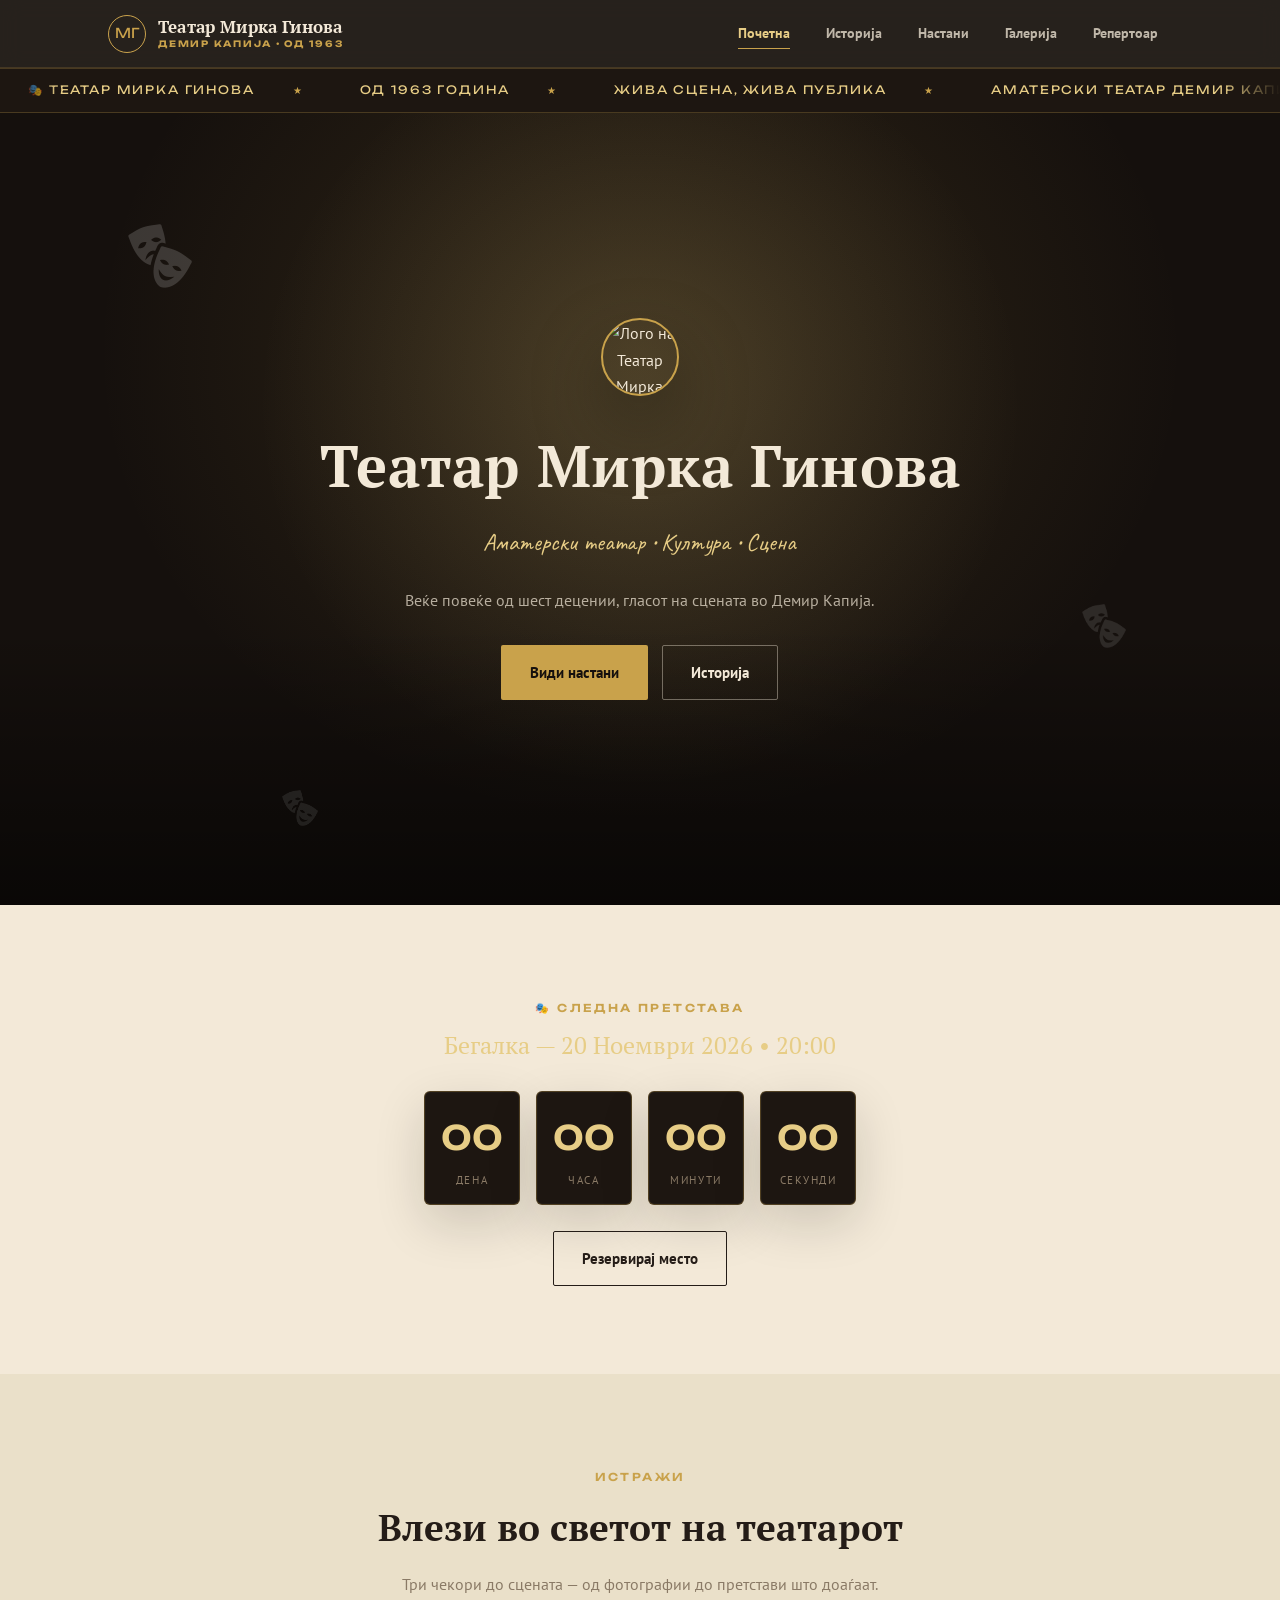
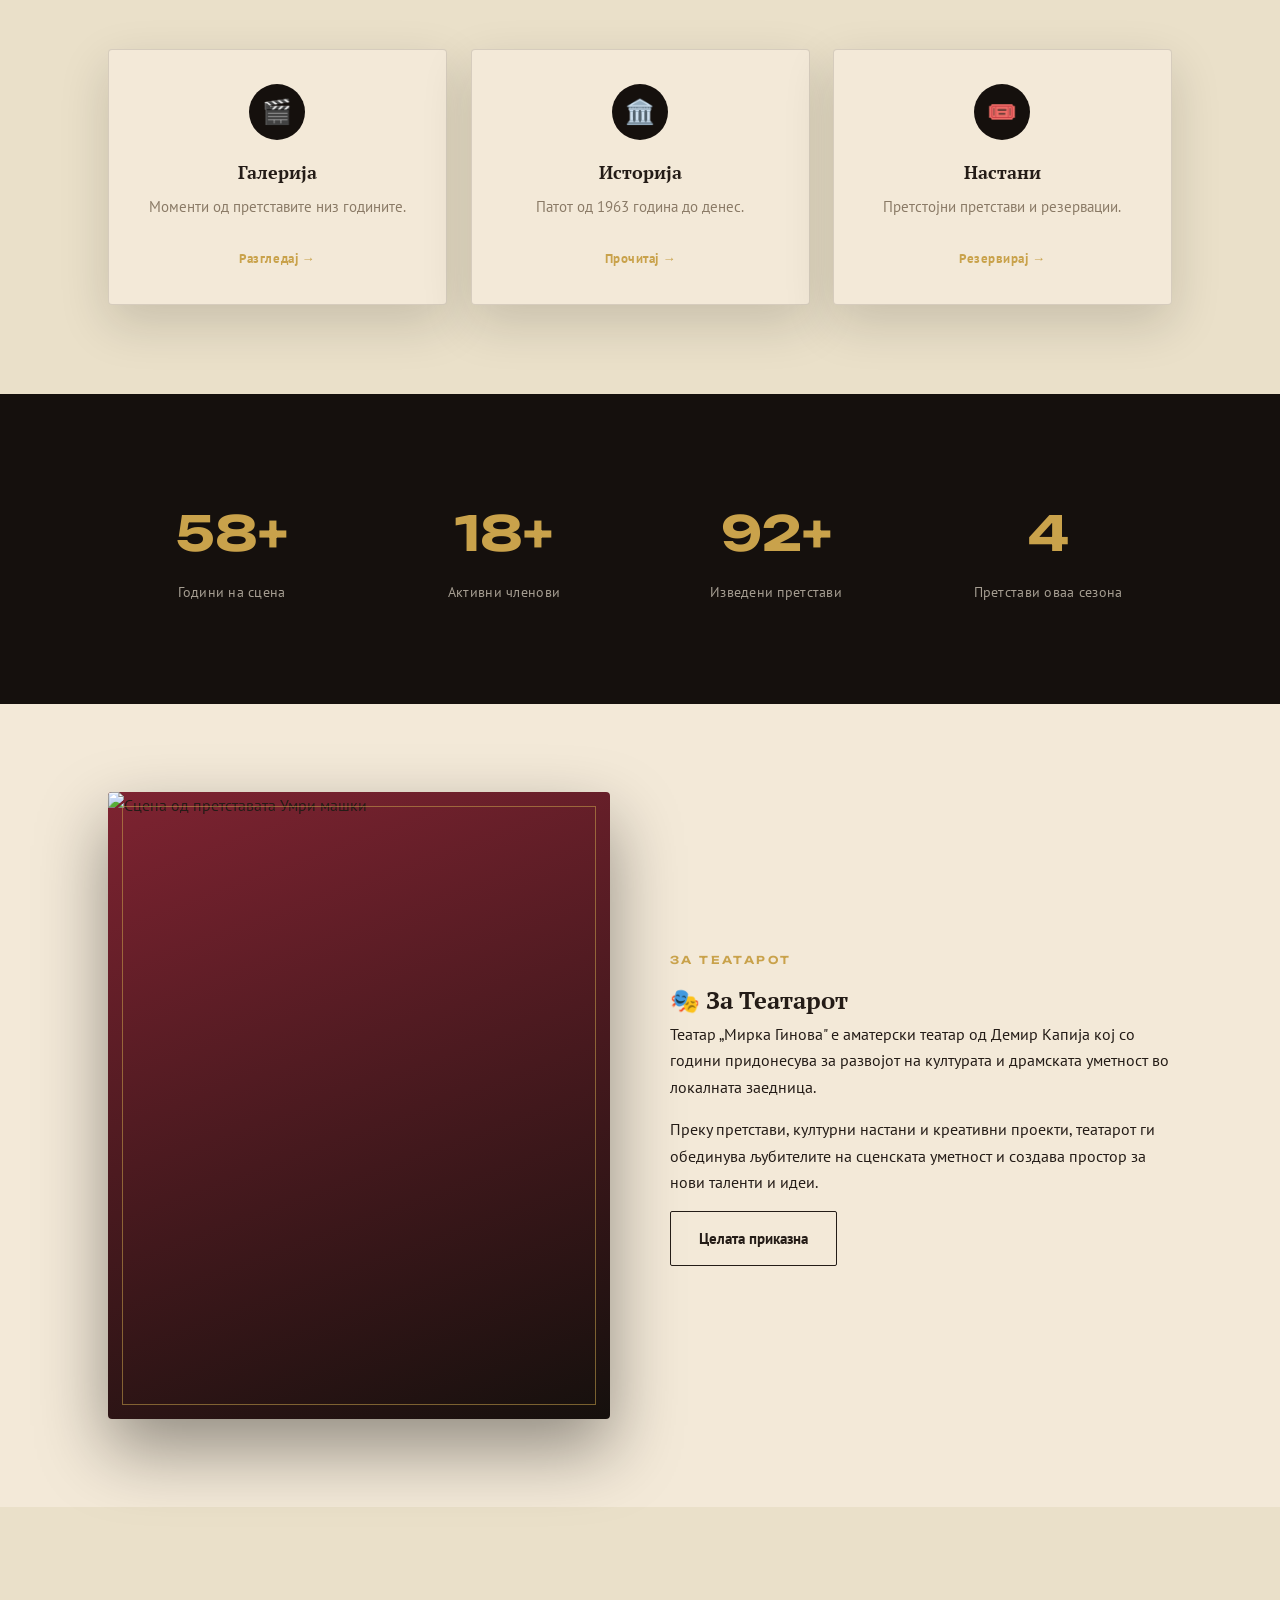
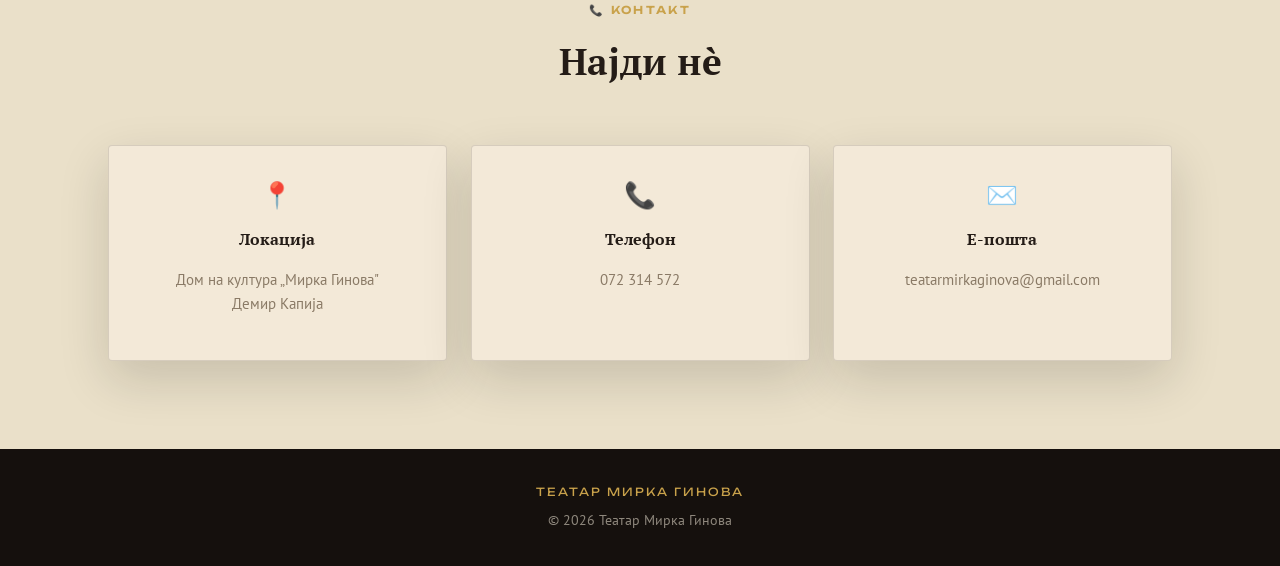
==== index.html @ 3a2a375c "Add favicon, marquee, page transitions, and more animation" ====
<!DOCTYPE html>
<html lang="mk">
<head>
<meta charset="UTF-8">
<meta name="viewport" content="width=device-width, initial-scale=1.0">
<title>Театар Мирка Гинова | Официјален вебсајт</title>
<meta name="description" content="Официјален вебсајт на Театар Мирка Гинова. Настани, историја, галерија и културни активности.">
<link rel="icon" type="image/png" sizes="512x512" href="favicon-512.png">
<link rel="icon" type="image/png" sizes="192x192" href="favicon-192.png">
<link rel="icon" type="image/png" sizes="32x32" href="favicon-32.png">
<link rel="icon" type="image/png" sizes="16x16" href="favicon-16.png">
<link rel="apple-touch-icon" href="favicon-180.png">
<link rel="icon" href="favicon.ico">
<link rel="stylesheet" href="style.css">
</head>
<body>
<div class="scroll-progress"></div>
<div class="page-transition"><div class="pt-panel pt-left"></div><div class="pt-panel pt-right"></div></div>

<header class="site-header">
  <div class="nav-wrap">
    <a class="brand" href="index.html">
      <span class="brand-mark">МГ</span>
      <span class="brand-name">Театар Мирка Гинова<small>Демир Капија • од 1963</small></span>
    </a>
    <button class="nav-toggle" aria-label="Мени"><span></span><span></span><span></span></button>
    <ul class="nav-links">
      <li><a href="index.html">Почетна</a></li>
      <li><a href="history.html">Историја</a></li>
      <li><a href="events.html">Настани</a></li>
      <li><a href="gallery.html">Галерија</a></li>
      <li><a href="repertoire.html">Репертоар</a></li>
    </ul>
  </div>
</header>

<div class="marquee" aria-hidden="true">
  <div class="marquee-track">
    <span>🎭 Театар Мирка Гинова</span><span>Од 1963 година</span><span>Жива сцена, жива публика</span><span>Аматерски театар Демир Капија</span>
    <span>🎭 Театар Мирка Гинова</span><span>Од 1963 година</span><span>Жива сцена, жива публика</span><span>Аматерски театар Демир Капија</span>
  </div>
</div>

<section class="hero">
  <div class="curtain curtain-left"></div>
  <div class="curtain curtain-right"></div>
  <div class="spotlight"></div>
  <img class="float-mask m1" src="mask-icon-white.png" alt="" style="width:64px; top:14%; left:10%;">
  <img class="float-mask m2" src="mask-icon-white.png" alt="" style="width:44px; top:62%; right:12%;">
  <img class="float-mask m3" src="mask-icon-white.png" alt="" style="width:36px; bottom:10%; left:22%;">
  <div class="hero-floor"></div>
  <div class="hero-content">
    <img class="hero-logo" src="https://encrypted-tbn0.gstatic.com/images?q=tbn:ANd9GcRPy3yxMBMo8drAe4vYuM9fNyiMT8QwUuF4Uw&s" alt="Лого на Театар Мирка Гинова">
    <h1>Театар Мирка Гинова</h1>
    <p class="tagline">Аматерски театар • Култура • Сцена</p>
    <p class="subline">Веќе повеќе од шест децении, гласот на сцената во Демир Капија.</p>
    <div class="hero-ctas">
      <a class="btn btn-gold" href="events.html">Види настани</a>
      <a class="btn btn-ghost" href="history.html">Историја</a>
    </div>
  </div>
</section>

<section data-countdown>
  <div class="container countdown-panel reveal">
    <div class="countdown-title">
      <span class="eyebrow">🎭 Следна претстава</span>
      <div class="show-name" data-show-name>Се вчитува…</div>
    </div>
    <div class="countdown-grid">
      <div class="flip"><span class="num" data-d>00</span><span class="lbl">Дена</span></div>
      <div class="flip"><span class="num" data-h>00</span><span class="lbl">Часа</span></div>
      <div class="flip"><span class="num" data-m>00</span><span class="lbl">Минути</span></div>
      <div class="flip"><span class="num" data-s>00</span><span class="lbl">Секунди</span></div>
    </div>
    <a class="btn btn-outline" href="events.html">Резервирај место</a>
  </div>
</section>

<section class="section-alt">
  <div class="container">
    <div class="section-head reveal">
      <span class="eyebrow">Истражи</span>
      <h2>Влези во светот на театарот</h2>
      <p>Три чекори до сцената — од фотографии до претстави што доаѓаат.</p>
    </div>
    <div class="quick-grid">
      <a class="quick-card tilt reveal reveal-delay-1" href="gallery.html">
        <div class="icon">🎬</div>
        <h3>Галерија</h3>
        <p>Моменти од претставите низ годините.</p>
        <span class="go">Разгледај →</span>
      </a>
      <a class="quick-card tilt reveal reveal-delay-2" href="history.html">
        <div class="icon">🏛️</div>
        <h3>Историја</h3>
        <p>Патот од 1963 година до денес.</p>
        <span class="go">Прочитај →</span>
      </a>
      <a class="quick-card tilt reveal reveal-delay-3" href="events.html">
        <div class="icon">🎟️</div>
        <h3>Настани</h3>
        <p>Претстојни претстави и резервации.</p>
        <span class="go">Резервирај →</span>
      </a>
    </div>
  </div>
</section>

<section class="section-dark">
  <div class="container">
    <div class="stats-grid">
      <div class="stat reveal">
        <div class="stat-num" data-count="63" data-suffix="+">0</div>
        <div class="stat-label">Години на сцена</div>
      </div>
      <div class="stat reveal reveal-delay-1">
        <div class="stat-num" data-count="20" data-suffix="+">0</div>
        <div class="stat-label">Активни членови</div>
      </div>
      <div class="stat reveal reveal-delay-2">
        <div class="stat-num" data-count="100" data-suffix="+">0</div>
        <div class="stat-label">Изведени претстави</div>
      </div>
      <div class="stat reveal reveal-delay-3">
        <div class="stat-num" data-count="4">0</div>
        <div class="stat-label">Претстави оваа сезона</div>
      </div>
    </div>
  </div>
</section>

<section>
  <div class="container about-grid">
    <div class="about-figure reveal">
      <img src="https://i.imgur.com/WejJasG.jpeg" alt="Сцена од претставата Умри машки">
      <div class="mask-frame"></div>
    </div>
    <div class="reveal reveal-delay-1">
      <span class="eyebrow">За театарот</span>
      <h2 style="margin-top:10px;">🎭 За Театарот</h2>
      <p>Театар „Мирка Гинова" е аматерски театар од Демир Капија кој со години придонесува за развојот на културата и драмската уметност во локалната заедница.</p>
      <p>Преку претстави, културни настани и креативни проекти, театарот ги обединува љубителите на сценската уметност и создава простор за нови таленти и идеи.</p>
      <a class="btn btn-outline" href="history.html">Целата приказна</a>
    </div>
  </div>
</section>

<section class="section-alt">
  <div class="container">
    <div class="section-head reveal">
      <span class="eyebrow">📞 Контакт</span>
      <h2>Најди нè</h2>
    </div>
    <div class="contact-grid">
      <div class="contact-card tilt reveal reveal-delay-1">
        <div class="icon">📍</div>
        <h4>Локација</h4>
        <p>Дом на култура „Мирка Гинова"<br>Демир Капија</p>
      </div>
      <div class="contact-card tilt reveal reveal-delay-2">
        <div class="icon">📞</div>
        <h4>Телефон</h4>
        <p><a href="tel:072314572">072 314 572</a></p>
      </div>
      <div class="contact-card tilt reveal reveal-delay-3">
        <div class="icon">✉️</div>
        <h4>Е-пошта</h4>
        <p><a href="mailto:teatarmirkaginova@gmail.com">teatarmirkaginova@gmail.com</a></p>
      </div>
    </div>
  </div>
</section>

<footer class="site-footer">
  <span class="foot-mark">Театар Мирка Гинова</span>
  © 2026 Театар Мирка Гинова
</footer>

<script src="script.js"></script>
</body>
</html>
---- style.css ----
@import url('https://fonts.googleapis.com/css2?family=Unbounded:wght@400;600;800&family=PT+Serif:ital,wght@0,400;0,700;1,400&family=PT+Sans:wght@400;700&family=Caveat:wght@600&display=swap');

/* ===================== TOKENS ===================== */
:root{
  --stage-black:#15100D;
  --stage-black-2:#1D1611;
  --curtain-1:#5E1723;
  --curtain-2:#7E2331;
  --curtain-3:#961F30;
  --gold:#C9A24B;
  --gold-light:#E7CD86;
  --cream:#F3E9D8;
  --cream-2:#EAE0C9;
  --ink:#241C17;
  --muted:#8A7A66;
  --line:rgba(36,28,23,0.14);
  --shadow-soft: 0 18px 50px rgba(21,16,13,0.16);
  --shadow-deep: 0 30px 70px rgba(0,0,0,0.4);
  --radius: 4px;
  --ease: cubic-bezier(.22,.68,0,1);
}

*,*::before,*::after{ box-sizing:border-box; }
html{ scroll-behavior:smooth; }
body{
  margin:0;
  background:var(--cream);
  color:var(--ink);
  font-family:'PT Sans', sans-serif;
  font-size:16px;
  line-height:1.65;
  -webkit-font-smoothing:antialiased;
}
img{ max-width:100%; display:block; }
a{ color:inherit; text-decoration:none; }
h1,h2,h3,h4{
  font-family:'PT Serif', serif;
  font-weight:700;
  margin:0;
  color:var(--ink);
}
.eyebrow{
  font-family:'Unbounded', sans-serif;
  font-size:.68rem;
  letter-spacing:.22em;
  text-transform:uppercase;
  color:var(--gold);
  font-weight:600;
}
.container{ max-width:1120px; margin:0 auto; padding:0 28px; }
.btn{
  display:inline-flex; align-items:center; gap:8px;
  font-family:'PT Sans', sans-serif; font-weight:700; font-size:.95rem;
  padding:14px 28px;
  border-radius:2px;
  border:1.5px solid transparent;
  cursor:pointer;
  transition:transform .35s var(--ease), box-shadow .35s var(--ease), background .3s ease, color .3s ease, border-color .3s ease;
  position:relative;
  overflow:hidden;
}
.btn:active{ transform:scale(.97); }
.btn-gold{
  background:var(--gold);
  color:var(--stage-black);
}
.btn-gold:hover{ background:var(--gold-light); box-shadow:0 10px 26px rgba(201,162,75,.35); transform:translateY(-2px); }
.btn-ghost{
  background:transparent;
  color:var(--cream);
  border-color:rgba(243,233,216,.4);
}
.btn-ghost:hover{ border-color:var(--gold); color:var(--gold-light); transform:translateY(-2px); }
.btn-outline{
  background:transparent;
  color:var(--ink);
  border-color:var(--ink);
}
.btn-outline:hover{ background:var(--ink); color:var(--cream); }
.btn:disabled{ opacity:.45; cursor:not-allowed; transform:none !important; box-shadow:none !important; }

/* ===================== HEADER / NAV ===================== */
.site-header{
  position:sticky; top:0; z-index:200;
  background:rgba(21,16,13,.92);
  backdrop-filter:blur(10px);
  border-bottom:1px solid rgba(201,162,75,.18);
}
.nav-wrap{
  display:flex; align-items:center; justify-content:space-between;
  padding:14px 28px; max-width:1120px; margin:0 auto;
}
.brand{ display:flex; align-items:center; gap:12px; }
.brand-mark{
  width:38px; height:38px; border-radius:50%;
  border:1.5px solid var(--gold);
  display:flex; align-items:center; justify-content:center;
  color:var(--gold); font-family:'Unbounded',sans-serif; font-size:.85rem;
  flex-shrink:0;
}
.brand-name{
  font-family:'PT Serif', serif; font-weight:700; font-size:1.05rem;
  color:var(--cream); letter-spacing:.01em; line-height:1.15;
}
.brand-name small{
  display:block; font-family:'Unbounded',sans-serif; font-size:.55rem;
  letter-spacing:.2em; color:var(--gold); text-transform:uppercase; margin-top:2px;
}
.nav-links{ display:flex; gap:8px; list-style:none; margin:0; padding:0; }
.nav-links a{
  position:relative;
  display:inline-block;
  padding:8px 14px;
  font-size:.88rem; font-weight:700;
  color:rgba(243,233,216,.75);
  transition:color .3s ease;
}
.nav-links a::after{
  content:'';
  position:absolute; left:14px; right:14px; bottom:4px; height:1.5px;
  background:var(--gold);
  transform:scaleX(0); transform-origin:left;
  transition:transform .35s var(--ease);
}
.nav-links a:hover, .nav-links a.active{ color:var(--gold-light); }
.nav-links a:hover::after, .nav-links a.active::after{ transform:scaleX(1); }
.nav-toggle{ display:none; }

/* ===================== HERO / CURTAIN ===================== */
.hero{
  position:relative;
  min-height:88vh;
  display:flex; align-items:center; justify-content:center;
  overflow:hidden;
  background:
    radial-gradient(ellipse at 50% 30%, rgba(201,162,75,.16), transparent 60%),
    var(--stage-black);
}
.hero-floor{
  position:absolute; inset:auto 0 0 0; height:35%;
  background:linear-gradient(to top, rgba(0,0,0,.55), transparent);
}
.spotlight{
  position:absolute; top:-20%; left:50%;
  width:900px; height:900px;
  transform:translateX(-50%);
  background:radial-gradient(circle, rgba(231,205,134,.16) 0%, rgba(231,205,134,0) 60%);
  animation:spotlight-drift 9s ease-in-out infinite;
  pointer-events:none;
}
@keyframes spotlight-drift{
  0%,100%{ transform:translateX(-53%) scale(1); }
  50%{ transform:translateX(-47%) scale(1.06); }
}
.curtain{
  position:absolute; top:0; bottom:0; width:52%; z-index:5;
  background:
    repeating-linear-gradient(90deg,
      var(--curtain-3) 0px, var(--curtain-2) 26px, var(--curtain-1) 52px, var(--curtain-2) 78px);
  box-shadow: inset 0 0 90px rgba(0,0,0,.55);
}
.curtain::before{
  content:''; position:absolute; inset:0;
  background:linear-gradient(to bottom, rgba(0,0,0,.35), transparent 18%, transparent 82%, rgba(0,0,0,.45));
}
.curtain-left{ left:0; animation:curtain-open-left 1.6s .3s var(--ease) both; border-right:3px solid rgba(201,162,75,.5); }
.curtain-right{ right:0; animation:curtain-open-right 1.6s .3s var(--ease) both; border-left:3px solid rgba(201,162,75,.5); }
@keyframes curtain-open-left{
  0%{ transform:translateX(0); }
  100%{ transform:translateX(-100%); }
}
@keyframes curtain-open-right{
  0%{ transform:translateX(0); }
  100%{ transform:translateX(100%); }
}
.hero-content{
  position:relative; z-index:2; text-align:center; color:var(--cream);
  padding:40px 24px;
  opacity:0; transform:translateY(16px);
  animation:hero-reveal 1s 1.7s var(--ease) forwards;
  max-width:760px;
}
@keyframes hero-reveal{ to{ opacity:1; transform:translateY(0); } }
.hero-logo{
  width:78px; height:78px; border-radius:50%; object-fit:cover;
  border:2px solid var(--gold); margin:0 auto 22px; box-shadow:var(--shadow-deep);
}
.hero h1{
  font-family:'PT Serif', serif; color:var(--cream);
  font-size:clamp(2.1rem, 5.5vw, 3.6rem);
  letter-spacing:.01em;
}
.hero .tagline{
  font-family:'Caveat', cursive; font-size:1.5rem; color:var(--gold-light);
  margin-top:10px;
}
.hero .subline{
  color:rgba(243,233,216,.7); font-size:1rem; margin-top:16px;
}
.hero-ctas{ display:flex; gap:14px; justify-content:center; margin-top:32px; flex-wrap:wrap; }

/* Small hero (inner pages) */
.hero-small{
  min-height:38vh;
  background:
    radial-gradient(ellipse at 50% 0%, rgba(201,162,75,.14), transparent 60%),
    var(--stage-black);
  display:flex; align-items:center; justify-content:center; text-align:center;
  position:relative; overflow:hidden;
}
.hero-small .curtain{ width:22%; }
.hero-small-content{ position:relative; z-index:2; color:var(--cream); padding:60px 24px 40px; }
.hero-small .eyebrow{ display:block; margin-bottom:10px; }
.hero-small h1{ color:var(--cream); font-size:clamp(1.8rem,4vw,2.7rem); }

/* ===================== SECTIONS ===================== */
section{ padding:88px 0; }
.section-alt{ background:var(--cream-2); }
.section-dark{ background:var(--stage-black); color:var(--cream); }
.section-head{ text-align:center; max-width:640px; margin:0 auto 52px; }
.section-head h2{ font-size:clamp(1.6rem,3.5vw,2.3rem); margin-top:10px; }
.section-head p{ color:var(--muted); margin-top:12px; }
.section-dark .section-head p{ color:rgba(243,233,216,.65); }
.divider-gold{
  width:56px; height:2px; background:var(--gold); margin:14px auto 0; border-radius:2px;
}

/* reveal-on-scroll */
.reveal{ opacity:0; transform:translateY(26px); transition:opacity .8s var(--ease), transform .8s var(--ease); }
.reveal.in-view{ opacity:1; transform:translateY(0); }
.reveal-delay-1.in-view{ transition-delay:.08s; }
.reveal-delay-2.in-view{ transition-delay:.16s; }
.reveal-delay-3.in-view{ transition-delay:.24s; }
.reveal-delay-4.in-view{ transition-delay:.32s; }

/* Quick links / cards grid */
.quick-grid{ display:grid; grid-template-columns:repeat(3,1fr); gap:24px; }
.quick-card{
  background:var(--cream); border:1px solid var(--line); border-radius:var(--radius);
  padding:34px 24px; text-align:center;
  box-shadow:var(--shadow-soft);
  transition:transform .4s var(--ease), box-shadow .4s var(--ease), border-color .4s ease;
}
.quick-card:hover{ transform:translateY(-8px); box-shadow:0 26px 60px rgba(21,16,13,.18); border-color:var(--gold); }
.quick-card .icon{
  width:56px; height:56px; border-radius:50%; margin:0 auto 18px;
  display:flex; align-items:center; justify-content:center; font-size:1.5rem;
  background:var(--stage-black); color:var(--gold);
  transition:transform .5s var(--ease);
}
.quick-card:hover .icon{ transform:rotate(-8deg) scale(1.08); }
.quick-card h3{ font-size:1.1rem; }
.quick-card p{ color:var(--muted); font-size:.92rem; margin-top:8px; }
.quick-card .go{ display:inline-block; margin-top:14px; font-size:.82rem; color:var(--gold); font-weight:700; letter-spacing:.04em; }

/* About */
.about-grid{ display:grid; grid-template-columns:1fr 1fr; gap:60px; align-items:center; }
.about-grid p{ margin:0 0 16px; color:var(--ink); }
.about-figure{
  position:relative; border-radius:var(--radius); overflow:hidden;
  box-shadow:var(--shadow-deep); aspect-ratio:4/5;
  background:linear-gradient(160deg,var(--curtain-2),var(--stage-black));
  display:flex; align-items:center; justify-content:center;
}
.about-figure img{ width:100%; height:100%; object-fit:cover; }
.about-figure .mask-frame{
  position:absolute; inset:14px; border:1.5px solid rgba(201,162,75,.55); pointer-events:none;
}

/* ===================== COUNTDOWN ===================== */
.countdown-panel{
  display:flex; flex-direction:column; align-items:center; gap:26px;
}
.countdown-title{ text-align:center; }
.countdown-title .show-name{ font-family:'PT Serif',serif; font-size:1.5rem; color:var(--gold-light); margin-top:6px; }
.countdown-grid{ display:flex; gap:16px; flex-wrap:wrap; justify-content:center; }
.flip{
  width:96px; padding:18px 0 14px;
  background:var(--stage-black-2);
  border:1px solid rgba(201,162,75,.3);
  border-radius:6px;
  text-align:center;
  box-shadow:inset 0 0 0 1px rgba(255,255,255,.02), var(--shadow-soft);
}
.flip .num{
  font-family:'Unbounded', sans-serif; font-size:2.1rem; font-weight:600;
  color:var(--gold-light);
  display:inline-block;
  transition:transform .25s ease, opacity .25s ease;
}
.flip .num.pulse{ animation:digit-pulse .4s ease; }
@keyframes digit-pulse{
  0%{ transform:translateY(-6px) scale(.94); opacity:.4; }
  100%{ transform:translateY(0) scale(1); opacity:1; }
}
.flip .lbl{ display:block; margin-top:6px; font-size:.68rem; letter-spacing:.14em; text-transform:uppercase; color:var(--muted); }

/* ===================== CONTACT ===================== */
.contact-grid{ display:grid; grid-template-columns:repeat(3,1fr); gap:24px; }
.contact-card{
  background:var(--cream); border:1px solid var(--line); border-radius:var(--radius);
  padding:28px; text-align:center; box-shadow:var(--shadow-soft);
  transition:transform .35s var(--ease);
}
.contact-card:hover{ transform:translateY(-5px); }
.contact-card .icon{ font-size:1.6rem; margin-bottom:10px; color:var(--gold); }
.contact-card h4{ font-size:1rem; margin-bottom:6px; }
.contact-card p, .contact-card a{ color:var(--muted); font-size:.94rem; }
.contact-card a:hover{ color:var(--curtain-2); }

/* ===================== FOOTER ===================== */
.site-footer{
  background:var(--stage-black); color:rgba(243,233,216,.55);
  padding:34px 0; text-align:center; font-size:.85rem;
}
.site-footer .foot-mark{ color:var(--gold); font-family:'Unbounded',sans-serif; font-size:.7rem; letter-spacing:.18em; text-transform:uppercase; display:block; margin-bottom:8px; }

/* ===================== TIMELINE (history) ===================== */
.timeline{ position:relative; max-width:820px; margin:0 auto; }
.timeline::before{
  content:''; position:absolute; left:26px; top:6px; bottom:6px; width:2px;
  background:linear-gradient(to bottom, var(--gold), rgba(201,162,75,.15));
}
.timeline-item{ position:relative; padding-left:70px; margin-bottom:52px; }
.timeline-item:last-child{ margin-bottom:0; }
.timeline-dot{
  position:absolute; left:14px; top:2px; width:26px; height:26px; border-radius:50%;
  background:var(--stage-black); border:2px solid var(--gold);
  display:flex; align-items:center; justify-content:center; font-size:.85rem;
  color:var(--gold-light); z-index:2;
}
.timeline-year{
  font-family:'Unbounded', sans-serif; font-size:.72rem; letter-spacing:.1em;
  color:var(--gold); text-transform:uppercase; font-weight:600;
}
.timeline-item h3{ margin-top:6px; font-size:1.25rem; }
.timeline-item p{ color:var(--ink); margin-top:10px; }
.timeline-item p + p{ margin-top:12px; }

/* ===================== EVENTS / TICKETS ===================== */
.ticket-grid{ display:grid; grid-template-columns:repeat(2,1fr); gap:28px; }
.ticket{
  position:relative;
  background:var(--cream);
  border:1px solid var(--line);
  border-radius:var(--radius);
  box-shadow:var(--shadow-soft);
  display:flex;
  overflow:hidden;
  transition:transform .4s var(--ease), box-shadow .4s var(--ease);
}
.ticket:hover{ transform:translateY(-6px); box-shadow:0 26px 60px rgba(21,16,13,.2); }
.ticket.is-past{ opacity:.55; filter:grayscale(.4); }
.ticket-main{ flex:1; padding:26px 24px; display:flex; flex-direction:column; }
.ticket-main .btn{ margin-top:18px; align-self:flex-start; }
.ticket-main .badge{
  display:inline-block; font-size:.7rem; font-weight:700; letter-spacing:.06em;
  padding:4px 10px; border-radius:20px; margin-bottom:10px; text-transform:uppercase;
}
.badge-next{ background:var(--gold); color:var(--stage-black); }
.badge-soon{ background:rgba(36,28,23,.08); color:var(--muted); }
.badge-past{ background:rgba(36,28,23,.08); color:var(--muted); }
.ticket-main h3{ font-size:1.3rem; }
.ticket-main .meta{ color:var(--muted); font-size:.9rem; margin-top:8px; }
.ticket-stub{
  width:96px; flex-shrink:0;
  background:var(--stage-black);
  color:var(--gold-light);
  display:flex; align-items:center; justify-content:center;
  position:relative;
  border-left:2px dashed rgba(201,162,75,.4);
}
.ticket-stub::before, .ticket-stub::after{
  content:''; position:absolute; left:-8px; width:16px; height:16px; border-radius:50%;
  background:var(--cream);
}
.ticket-stub::before{ top:-8px; }
.ticket-stub::after{ bottom:-8px; }
.ticket-stub span{
  writing-mode:vertical-rl; font-family:'Unbounded',sans-serif; font-size:.7rem;
  letter-spacing:.14em; text-transform:uppercase;
}
.ticket-action{ padding:0 22px 22px; }

/* Modal (shared: reservation + lightbox) */
.modal-overlay{
  position:fixed; inset:0; background:rgba(21,16,13,.72);
  display:flex; align-items:center; justify-content:center; z-index:500;
  opacity:0; pointer-events:none; transition:opacity .3s ease;
  padding:24px;
}
.modal-overlay.open{ opacity:1; pointer-events:auto; }
.modal-box{
  background:var(--cream); border-radius:6px; max-width:420px; width:100%;
  padding:40px 32px; text-align:center; position:relative;
  transform:scale(.92) translateY(10px); transition:transform .35s var(--ease);
  box-shadow:var(--shadow-deep);
}
.modal-overlay.open .modal-box{ transform:scale(1) translateY(0); }
.modal-close{
  position:absolute; top:14px; right:16px; background:none; border:none; font-size:1.2rem;
  cursor:pointer; color:var(--muted); transition:transform .3s ease, color .3s ease;
}
.modal-close:hover{ color:var(--curtain-2); transform:rotate(90deg); }
.modal-icon{ font-size:2.4rem; margin-bottom:14px; }
.modal-box h3{ font-size:1.3rem; margin-bottom:8px; }
.modal-box p{ color:var(--muted); }

/* ===================== GALLERY ===================== */
.gallery-play{ margin-bottom:64px; }
.gallery-play:last-child{ margin-bottom:0; }
.gallery-play-head{ display:flex; align-items:baseline; gap:14px; margin-bottom:24px; flex-wrap:wrap; }
.gallery-play-head h3{ font-size:1.4rem; }
.gallery-play-head span{ color:var(--muted); font-size:.9rem; }
.gallery-grid{ display:grid; grid-template-columns:repeat(5,1fr); gap:14px; }
.gallery-thumb{
  position:relative; aspect-ratio:3/4; border-radius:4px; overflow:hidden; cursor:pointer;
  box-shadow:var(--shadow-soft);
}
.gallery-thumb img{ width:100%; height:100%; object-fit:cover; transition:transform .6s var(--ease), filter .5s ease; }
.gallery-thumb:hover img{ transform:scale(1.08); }
.gallery-thumb::after{
  content:'';
  position:absolute; inset:0;
  background:linear-gradient(to top, rgba(21,16,13,.65), transparent 45%);
  opacity:0; transition:opacity .4s ease;
}
.gallery-thumb:hover::after{ opacity:1; }
.gallery-thumb .cap{
  position:absolute; left:10px; bottom:8px; color:var(--cream); font-size:.78rem; font-weight:700;
  opacity:0; transform:translateY(6px); transition:all .4s ease;
}
.gallery-thumb:hover .cap{ opacity:1; transform:translateY(0); }

.lightbox-overlay{
  position:fixed; inset:0; background:rgba(10,7,5,.94); z-index:600;
  display:flex; align-items:center; justify-content:center;
  opacity:0; pointer-events:none; transition:opacity .3s ease;
}
.lightbox-overlay.open{ opacity:1; pointer-events:auto; }
.lightbox-img-wrap{ max-width:80vw; max-height:80vh; position:relative; }
.lightbox-img-wrap img{ max-width:80vw; max-height:80vh; border-radius:4px; box-shadow:0 30px 80px rgba(0,0,0,.6); }
.lightbox-nav{
  position:absolute; top:50%; transform:translateY(-50%);
  background:rgba(243,233,216,.1); border:1px solid rgba(243,233,216,.3); color:var(--cream);
  width:48px; height:48px; border-radius:50%; font-size:1.3rem; cursor:pointer;
  display:flex; align-items:center; justify-content:center;
  transition:background .3s ease, transform .3s ease;
}
.lightbox-nav:hover{ background:rgba(201,162,75,.3); transform:translateY(-50%) scale(1.08); }
.lightbox-prev{ left:-70px; }
.lightbox-next{ right:-70px; }
.lightbox-close{
  position:absolute; top:-52px; right:0; background:none; border:none; color:var(--cream);
  font-size:1.6rem; cursor:pointer; transition:transform .3s ease;
}
.lightbox-close:hover{ transform:rotate(90deg); }

/* ===================== REPERTOIRE ===================== */
.repertoire-grid{ display:grid; grid-template-columns:repeat(4,1fr); gap:24px; }
.repertoire-card{
  background:var(--cream); border-radius:var(--radius); overflow:hidden;
  box-shadow:var(--shadow-soft); border:1px solid var(--line);
  transition:transform .4s var(--ease), box-shadow .4s var(--ease);
}
.repertoire-card:hover{ transform:translateY(-8px); box-shadow:0 26px 60px rgba(21,16,13,.2); }
.repertoire-poster{ aspect-ratio:3/4; overflow:hidden; background:var(--stage-black-2); position:relative; }
.repertoire-poster img{ width:100%; height:100%; object-fit:cover; transition:transform .6s var(--ease); }
.repertoire-card:hover .repertoire-poster img{ transform:scale(1.06); }
.repertoire-body{ padding:20px; }
.repertoire-body .badge{ display:inline-block; font-size:.68rem; font-weight:700; letter-spacing:.06em; padding:3px 9px; border-radius:20px; text-transform:uppercase; margin-bottom:10px; background:var(--gold); color:var(--stage-black); }
.repertoire-body h3{ font-size:1.15rem; }
.repertoire-body .meta{ color:var(--muted); font-size:.85rem; margin-top:8px; line-height:1.5; }
.repertoire-body .meta b{ color:var(--ink); }

/* ===================== RESPONSIVE ===================== */
@media (max-width:880px){
  .about-grid{ grid-template-columns:1fr; }
  .quick-grid{ grid-template-columns:1fr; }
  .contact-grid{ grid-template-columns:1fr; }
  .ticket-grid{ grid-template-columns:1fr; }
  .repertoire-grid{ grid-template-columns:repeat(2,1fr); }
  .gallery-grid{ grid-template-columns:repeat(3,1fr); }
  .nav-links{
    position:fixed; top:66px; left:0; right:0; bottom:0;
    background:var(--stage-black); flex-direction:column; padding:20px 28px;
    transform:translateX(100%); transition:transform .4s var(--ease);
  }
  .nav-links.open{ transform:translateX(0); }
  .nav-links a{ font-size:1.1rem; padding:14px 4px; border-bottom:1px solid rgba(243,233,216,.08); }
  .nav-toggle{
    display:flex; flex-direction:column; gap:5px; background:none; border:none; cursor:pointer; padding:8px;
  }
  .nav-toggle span{ width:22px; height:2px; background:var(--gold); transition:transform .3s ease, opacity .3s ease; }
  .lightbox-prev{ left:10px; }
  .lightbox-next{ right:10px; }
}
@media (max-width:560px){
  .gallery-grid{ grid-template-columns:repeat(2,1fr); }
  .repertoire-grid{ grid-template-columns:1fr; }
  .flip{ width:74px; padding:12px 0 10px; }
  .flip .num{ font-size:1.5rem; }
}

/* ===================== SCROLL PROGRESS BAR ===================== */
.scroll-progress{
  position:fixed; top:0; left:0; height:3px; width:0%;
  background:linear-gradient(90deg, var(--curtain-2), var(--gold));
  z-index:999; transition:width .1s linear;
}

/* ===================== HEADER SHRINK ===================== */
.site-header{ transition:padding .3s ease, box-shadow .3s ease; }
.site-header.shrink .nav-wrap{ padding:8px 28px; }
.site-header.shrink{ box-shadow:0 6px 24px rgba(0,0,0,.3); }
.site-header.shrink .brand-mark{ width:32px; height:32px; }

/* ===================== MARQUEE TICKER ===================== */
.marquee{
  background:var(--stage-black-2);
  border-top:1px solid rgba(201,162,75,.25);
  border-bottom:1px solid rgba(201,162,75,.25);
  overflow:hidden;
  padding:12px 0;
  position:relative;
}
.marquee::before, .marquee::after{
  content:''; position:absolute; top:0; bottom:0; width:60px; z-index:2;
}
.marquee::before{ left:0; background:linear-gradient(to right, var(--stage-black-2), transparent); }
.marquee::after{ right:0; background:linear-gradient(to left, var(--stage-black-2), transparent); }
.marquee-track{
  display:flex; width:max-content;
  animation:marquee-scroll 26s linear infinite;
}
.marquee-track span{
  display:inline-flex; align-items:center; gap:10px;
  font-family:'Unbounded', sans-serif; font-size:.72rem; letter-spacing:.16em;
  text-transform:uppercase; color:var(--gold-light); padding:0 28px; white-space:nowrap;
}
.marquee-track span::after{ content:'★'; color:var(--gold); font-size:.6rem; margin-left:28px; }
@keyframes marquee-scroll{
  0%{ transform:translateX(0); }
  100%{ transform:translateX(-50%); }
}

/* ===================== STATS COUNTER ===================== */
.stats-grid{ display:grid; grid-template-columns:repeat(4,1fr); gap:24px; text-align:center; }
.stat{ padding:12px; }
.stat .stat-num{
  font-family:'Unbounded', sans-serif; font-weight:700;
  font-size:clamp(2.1rem,4.5vw,3rem);
  color:var(--gold);
  display:inline-flex; align-items:baseline; gap:2px;
}
.stat .stat-label{ margin-top:8px; color:rgba(243,233,216,.65); font-size:.88rem; letter-spacing:.02em; }

/* ===================== CARD TILT ===================== */
.tilt{ transform-style:preserve-3d; will-change:transform; }

/* ===================== BUTTON SHINE ===================== */
.btn-gold::before{
  content:'';
  position:absolute; top:0; left:-60%; width:40%; height:100%;
  background:linear-gradient(120deg, transparent, rgba(255,255,255,.55), transparent);
  transform:skewX(-20deg);
  transition:left .6s ease;
}
.btn-gold:hover::before{ left:130%; }

/* ===================== FLOATING MASK DECORATIONS ===================== */
.float-mask{
  position:absolute; opacity:.16; pointer-events:none; z-index:1;
  animation:float-drift 12s ease-in-out infinite;
}
.float-mask.m2{ animation-duration:15s; animation-delay:-4s; opacity:.11; }
.float-mask.m3{ animation-duration:10s; animation-delay:-7s; opacity:.09; }
@keyframes float-drift{
  0%,100%{ transform:translateY(0) rotate(0deg); }
  50%{ transform:translateY(-22px) rotate(6deg); }
}

/* ===================== PAGE TRANSITION CURTAIN ===================== */
.page-transition{ position:fixed; inset:0; z-index:9999; pointer-events:none; }
.pt-panel{
  position:absolute; top:0; bottom:0; width:50%;
  background:repeating-linear-gradient(90deg,
      var(--curtain-3) 0px, var(--curtain-2) 26px, var(--curtain-1) 52px, var(--curtain-2) 78px);
  box-shadow:inset 0 0 90px rgba(0,0,0,.55);
}
.pt-left{ left:0; transform:translateX(-100%); }
.pt-right{ right:0; transform:translateX(100%); }
.page-transition.closing{ pointer-events:auto; }
.page-transition.closing .pt-left{ animation:pt-close-left .45s var(--ease) forwards; }
.page-transition.closing .pt-right{ animation:pt-close-right .45s var(--ease) forwards; }
@keyframes pt-close-left{ to{ transform:translateX(0); } }
@keyframes pt-close-right{ to{ transform:translateX(0); } }

@media (max-width:880px){
  .stats-grid{ grid-template-columns:repeat(2,1fr); }
}

@media (prefers-reduced-motion: reduce){
  *{ animation-duration:.001ms !important; animation-iteration-count:1 !important; transition-duration:.001ms !important; scroll-behavior:auto !important; }
}
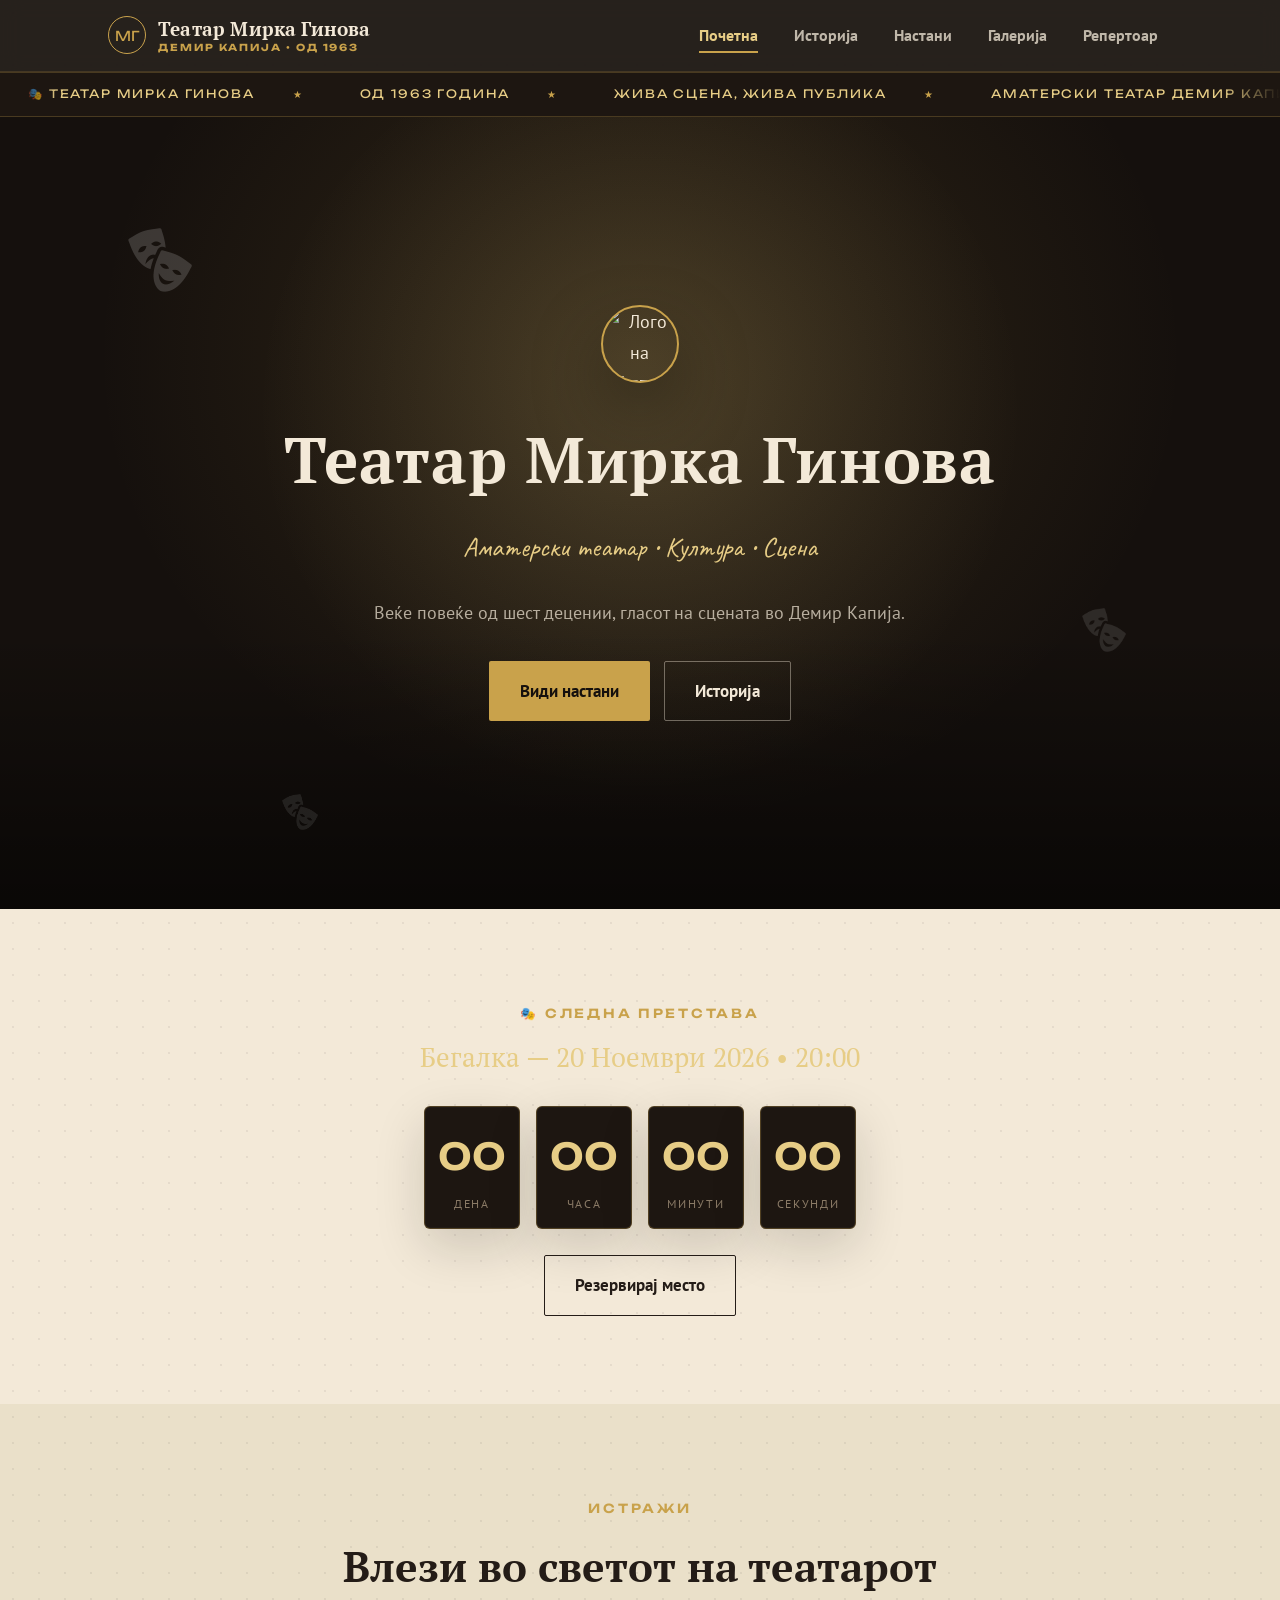
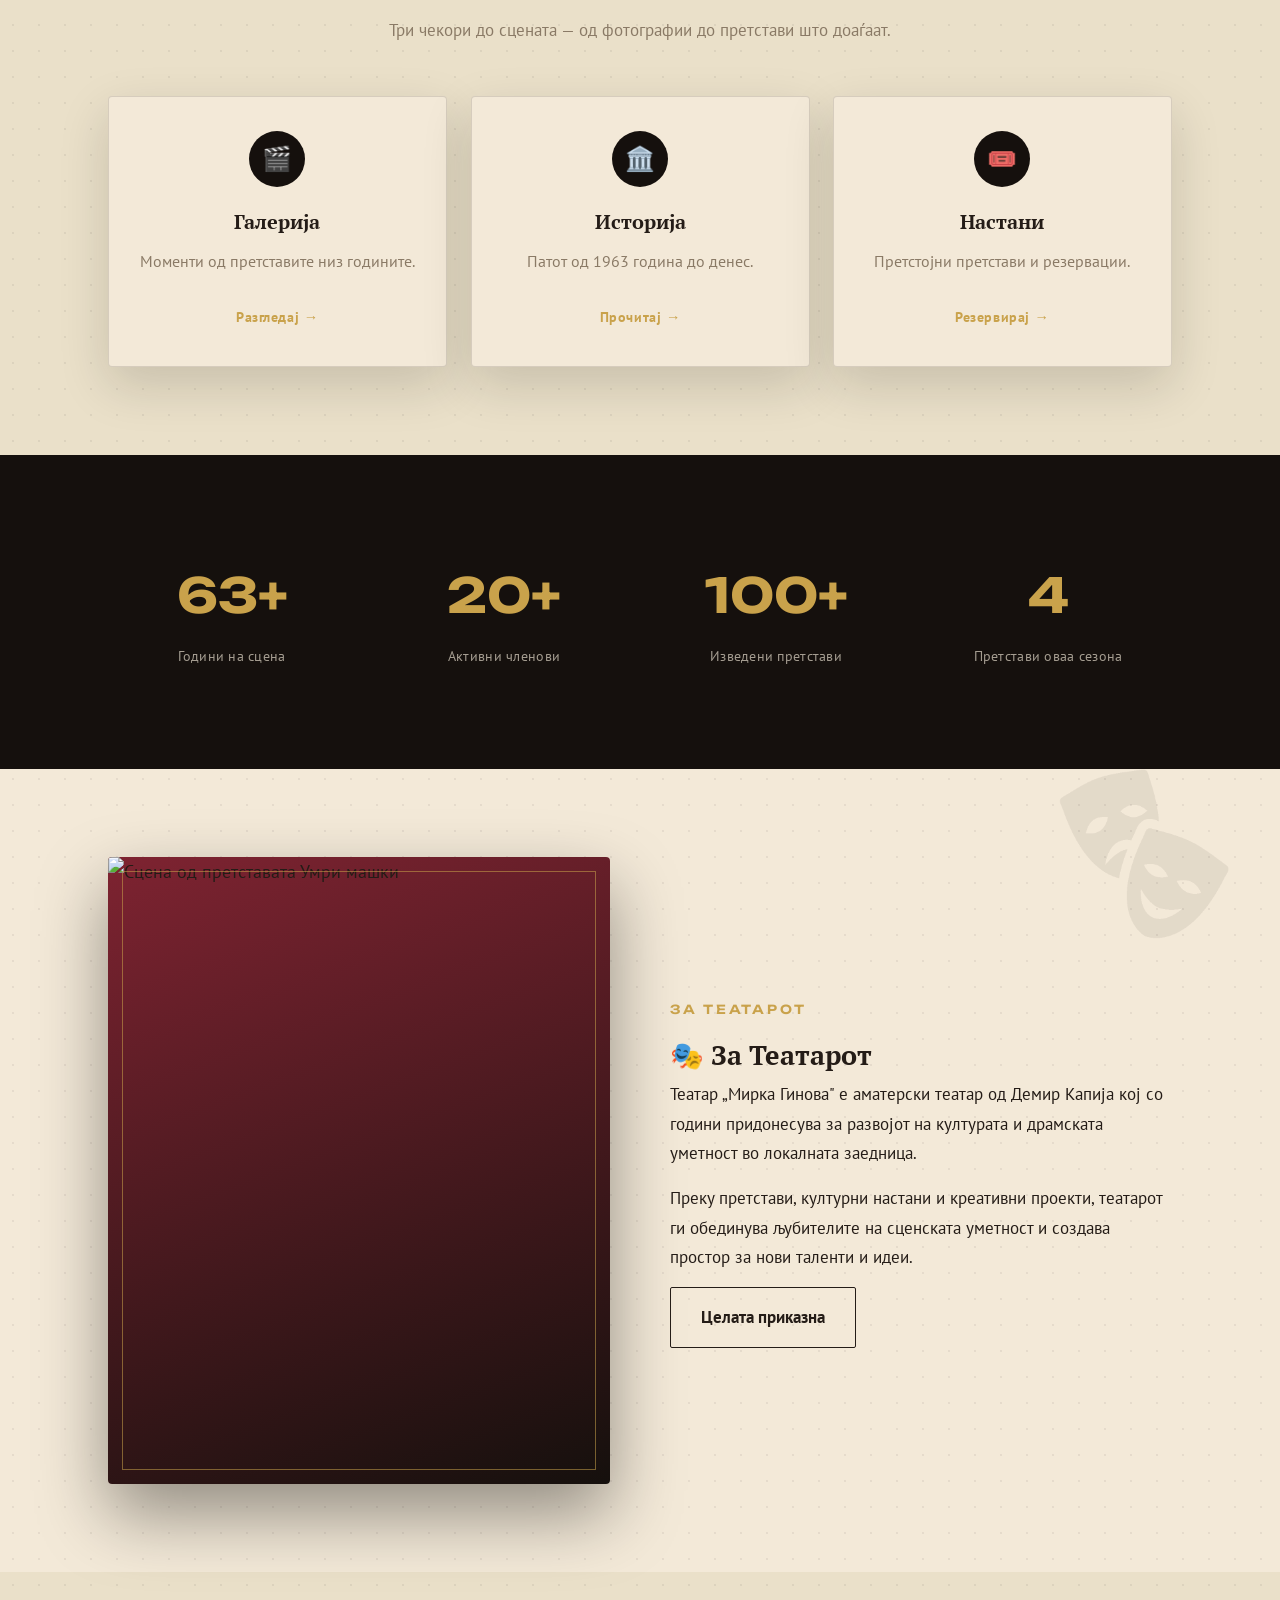
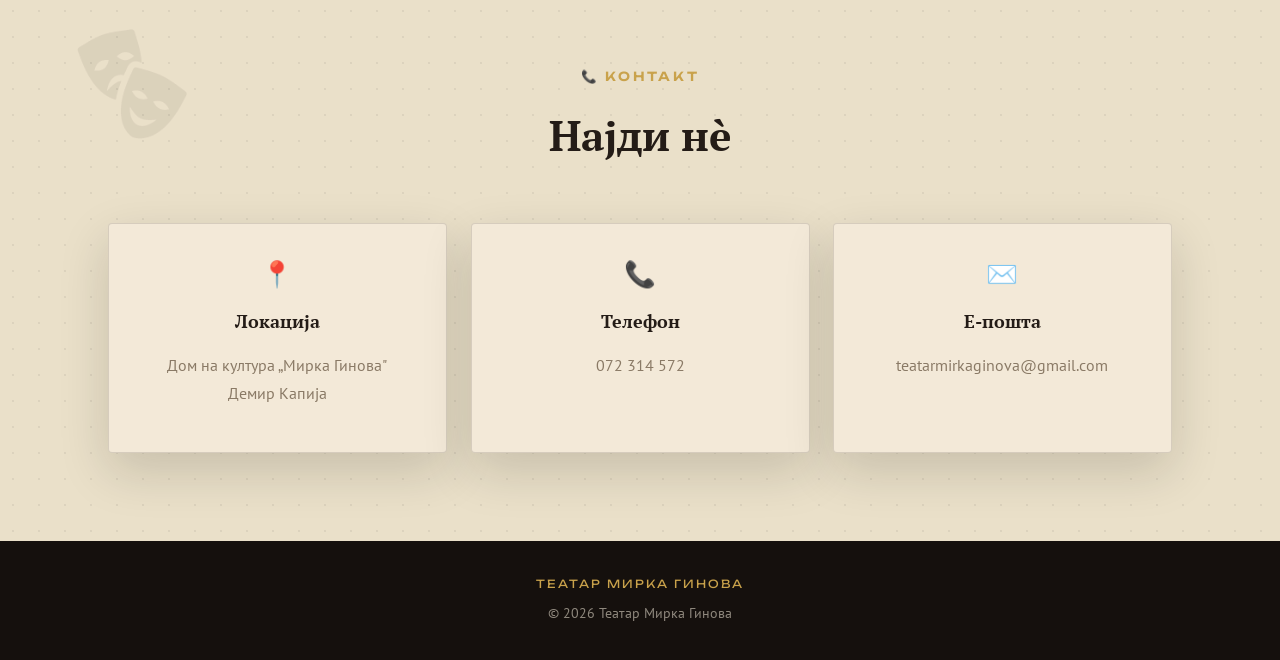
==== commit cbef790e: "Bigger typography, background texture, and watermark icons" ====
--- a/index.html
+++ b/index.html
@@ -131,6 +131,7 @@
 </section>
 
 <section>
+  <img class="watermark wm-lg" src="mask-icon-ink.png" alt="" style="top:0; right:4%;">
   <div class="container about-grid">
     <div class="about-figure reveal">
       <img src="https://i.imgur.com/WejJasG.jpeg" alt="Сцена од претставата Умри машки">
@@ -147,6 +148,7 @@
 </section>
 
 <section class="section-alt">
+  <img class="watermark wm-md" src="mask-icon-ink.png" alt="" style="top:10%; left:6%;">
   <div class="container">
     <div class="section-head reveal">
       <span class="eyebrow">📞 Контакт</span>
--- a/style.css
+++ b/style.css
@@ -24,11 +24,13 @@
 html{ scroll-behavior:smooth; }
 body{
   margin:0;
-  background:var(--cream);
+  background-color:var(--cream);
+  background-image:radial-gradient(rgba(36,28,23,.065) 1.5px, transparent 1.5px);
+  background-size:26px 26px;
   color:var(--ink);
   font-family:'PT Sans', sans-serif;
-  font-size:16px;
-  line-height:1.65;
+  font-size:18px;
+  line-height:1.7;
   -webkit-font-smoothing:antialiased;
 }
 img{ max-width:100%; display:block; }
@@ -41,7 +43,7 @@
 }
 .eyebrow{
   font-family:'Unbounded', sans-serif;
-  font-size:.68rem;
+  font-size:.78rem;
   letter-spacing:.22em;
   text-transform:uppercase;
   color:var(--gold);
@@ -50,8 +52,8 @@
 .container{ max-width:1120px; margin:0 auto; padding:0 28px; }
 .btn{
   display:inline-flex; align-items:center; gap:8px;
-  font-family:'PT Sans', sans-serif; font-weight:700; font-size:.95rem;
-  padding:14px 28px;
+  font-family:'PT Sans', sans-serif; font-weight:700; font-size:1.05rem;
+  padding:15px 30px;
   border-radius:2px;
   border:1.5px solid transparent;
   cursor:pointer;
@@ -99,11 +101,11 @@
   flex-shrink:0;
 }
 .brand-name{
-  font-family:'PT Serif', serif; font-weight:700; font-size:1.05rem;
+  font-family:'PT Serif', serif; font-weight:700; font-size:1.2rem;
   color:var(--cream); letter-spacing:.01em; line-height:1.15;
 }
 .brand-name small{
-  display:block; font-family:'Unbounded',sans-serif; font-size:.55rem;
+  display:block; font-family:'Unbounded',sans-serif; font-size:.6rem;
   letter-spacing:.2em; color:var(--gold); text-transform:uppercase; margin-top:2px;
 }
 .nav-links{ display:flex; gap:8px; list-style:none; margin:0; padding:0; }
@@ -111,7 +113,7 @@
   position:relative;
   display:inline-block;
   padding:8px 14px;
-  font-size:.88rem; font-weight:700;
+  font-size:.98rem; font-weight:700;
   color:rgba(243,233,216,.75);
   transition:color .3s ease;
 }
@@ -187,15 +189,15 @@
 }
 .hero h1{
   font-family:'PT Serif', serif; color:var(--cream);
-  font-size:clamp(2.1rem, 5.5vw, 3.6rem);
+  font-size:clamp(2.4rem, 6vw, 4rem);
   letter-spacing:.01em;
 }
 .hero .tagline{
-  font-family:'Caveat', cursive; font-size:1.5rem; color:var(--gold-light);
+  font-family:'Caveat', cursive; font-size:1.7rem; color:var(--gold-light);
   margin-top:10px;
 }
 .hero .subline{
-  color:rgba(243,233,216,.7); font-size:1rem; margin-top:16px;
+  color:rgba(243,233,216,.7); font-size:1.15rem; margin-top:16px;
 }
 .hero-ctas{ display:flex; gap:14px; justify-content:center; margin-top:32px; flex-wrap:wrap; }
 
@@ -211,15 +213,19 @@
 .hero-small .curtain{ width:22%; }
 .hero-small-content{ position:relative; z-index:2; color:var(--cream); padding:60px 24px 40px; }
 .hero-small .eyebrow{ display:block; margin-bottom:10px; }
-.hero-small h1{ color:var(--cream); font-size:clamp(1.8rem,4vw,2.7rem); }
+.hero-small h1{ color:var(--cream); font-size:clamp(2.1rem,4.5vw,3rem); }
 
 /* ===================== SECTIONS ===================== */
 section{ padding:88px 0; }
-.section-alt{ background:var(--cream-2); }
+.section-alt{
+  background-color:var(--cream-2);
+  background-image:radial-gradient(rgba(36,28,23,.065) 1.5px, transparent 1.5px);
+  background-size:26px 26px;
+}
 .section-dark{ background:var(--stage-black); color:var(--cream); }
-.section-head{ text-align:center; max-width:640px; margin:0 auto 52px; }
-.section-head h2{ font-size:clamp(1.6rem,3.5vw,2.3rem); margin-top:10px; }
-.section-head p{ color:var(--muted); margin-top:12px; }
+.section-head{ text-align:center; max-width:680px; margin:0 auto 52px; }
+.section-head h2{ font-size:clamp(1.9rem,4vw,2.6rem); margin-top:10px; }
+.section-head p{ color:var(--muted); margin-top:12px; font-size:1.08rem; }
 .section-dark .section-head p{ color:rgba(243,233,216,.65); }
 .divider-gold{
   width:56px; height:2px; background:var(--gold); margin:14px auto 0; border-radius:2px;
@@ -249,13 +255,13 @@
   transition:transform .5s var(--ease);
 }
 .quick-card:hover .icon{ transform:rotate(-8deg) scale(1.08); }
-.quick-card h3{ font-size:1.1rem; }
-.quick-card p{ color:var(--muted); font-size:.92rem; margin-top:8px; }
-.quick-card .go{ display:inline-block; margin-top:14px; font-size:.82rem; color:var(--gold); font-weight:700; letter-spacing:.04em; }
+.quick-card h3{ font-size:1.28rem; }
+.quick-card p{ color:var(--muted); font-size:1rem; margin-top:8px; }
+.quick-card .go{ display:inline-block; margin-top:14px; font-size:.9rem; color:var(--gold); font-weight:700; letter-spacing:.04em; }
 
 /* About */
 .about-grid{ display:grid; grid-template-columns:1fr 1fr; gap:60px; align-items:center; }
-.about-grid p{ margin:0 0 16px; color:var(--ink); }
+.about-grid p{ margin:0 0 16px; color:var(--ink); font-size:1.08rem; }
 .about-figure{
   position:relative; border-radius:var(--radius); overflow:hidden;
   box-shadow:var(--shadow-deep); aspect-ratio:4/5;
@@ -272,7 +278,7 @@
   display:flex; flex-direction:column; align-items:center; gap:26px;
 }
 .countdown-title{ text-align:center; }
-.countdown-title .show-name{ font-family:'PT Serif',serif; font-size:1.5rem; color:var(--gold-light); margin-top:6px; }
+.countdown-title .show-name{ font-family:'PT Serif',serif; font-size:1.7rem; color:var(--gold-light); margin-top:6px; }
 .countdown-grid{ display:flex; gap:16px; flex-wrap:wrap; justify-content:center; }
 .flip{
   width:96px; padding:18px 0 14px;
@@ -283,7 +289,7 @@
   box-shadow:inset 0 0 0 1px rgba(255,255,255,.02), var(--shadow-soft);
 }
 .flip .num{
-  font-family:'Unbounded', sans-serif; font-size:2.1rem; font-weight:600;
+  font-family:'Unbounded', sans-serif; font-size:2.3rem; font-weight:600;
   color:var(--gold-light);
   display:inline-block;
   transition:transform .25s ease, opacity .25s ease;
@@ -293,7 +299,7 @@
   0%{ transform:translateY(-6px) scale(.94); opacity:.4; }
   100%{ transform:translateY(0) scale(1); opacity:1; }
 }
-.flip .lbl{ display:block; margin-top:6px; font-size:.68rem; letter-spacing:.14em; text-transform:uppercase; color:var(--muted); }
+.flip .lbl{ display:block; margin-top:6px; font-size:.76rem; letter-spacing:.14em; text-transform:uppercase; color:var(--muted); }
 
 /* ===================== CONTACT ===================== */
 .contact-grid{ display:grid; grid-template-columns:repeat(3,1fr); gap:24px; }
@@ -304,8 +310,8 @@
 }
 .contact-card:hover{ transform:translateY(-5px); }
 .contact-card .icon{ font-size:1.6rem; margin-bottom:10px; color:var(--gold); }
-.contact-card h4{ font-size:1rem; margin-bottom:6px; }
-.contact-card p, .contact-card a{ color:var(--muted); font-size:.94rem; }
+.contact-card h4{ font-size:1.12rem; margin-bottom:6px; }
+.contact-card p, .contact-card a{ color:var(--muted); font-size:1.02rem; }
 .contact-card a:hover{ color:var(--curtain-2); }
 
 /* ===================== FOOTER ===================== */
@@ -330,11 +336,11 @@
   color:var(--gold-light); z-index:2;
 }
 .timeline-year{
-  font-family:'Unbounded', sans-serif; font-size:.72rem; letter-spacing:.1em;
+  font-family:'Unbounded', sans-serif; font-size:.8rem; letter-spacing:.1em;
   color:var(--gold); text-transform:uppercase; font-weight:600;
 }
-.timeline-item h3{ margin-top:6px; font-size:1.25rem; }
-.timeline-item p{ color:var(--ink); margin-top:10px; }
+.timeline-item h3{ margin-top:6px; font-size:1.45rem; }
+.timeline-item p{ color:var(--ink); margin-top:10px; font-size:1.05rem; }
 .timeline-item p + p{ margin-top:12px; }
 
 /* ===================== EVENTS / TICKETS ===================== */
@@ -360,8 +366,8 @@
 .badge-next{ background:var(--gold); color:var(--stage-black); }
 .badge-soon{ background:rgba(36,28,23,.08); color:var(--muted); }
 .badge-past{ background:rgba(36,28,23,.08); color:var(--muted); }
-.ticket-main h3{ font-size:1.3rem; }
-.ticket-main .meta{ color:var(--muted); font-size:.9rem; margin-top:8px; }
+.ticket-main h3{ font-size:1.5rem; }
+.ticket-main .meta{ color:var(--muted); font-size:1.02rem; margin-top:8px; }
 .ticket-stub{
   width:96px; flex-shrink:0;
   background:var(--stage-black);
@@ -410,8 +416,8 @@
 .gallery-play{ margin-bottom:64px; }
 .gallery-play:last-child{ margin-bottom:0; }
 .gallery-play-head{ display:flex; align-items:baseline; gap:14px; margin-bottom:24px; flex-wrap:wrap; }
-.gallery-play-head h3{ font-size:1.4rem; }
-.gallery-play-head span{ color:var(--muted); font-size:.9rem; }
+.gallery-play-head h3{ font-size:1.6rem; }
+.gallery-play-head span{ color:var(--muted); font-size:1rem; }
 .gallery-grid{ display:grid; grid-template-columns:repeat(5,1fr); gap:14px; }
 .gallery-thumb{
   position:relative; aspect-ratio:3/4; border-radius:4px; overflow:hidden; cursor:pointer;
@@ -469,8 +475,8 @@
 .repertoire-card:hover .repertoire-poster img{ transform:scale(1.06); }
 .repertoire-body{ padding:20px; }
 .repertoire-body .badge{ display:inline-block; font-size:.68rem; font-weight:700; letter-spacing:.06em; padding:3px 9px; border-radius:20px; text-transform:uppercase; margin-bottom:10px; background:var(--gold); color:var(--stage-black); }
-.repertoire-body h3{ font-size:1.15rem; }
-.repertoire-body .meta{ color:var(--muted); font-size:.85rem; margin-top:8px; line-height:1.5; }
+.repertoire-body h3{ font-size:1.3rem; }
+.repertoire-body .meta{ color:var(--muted); font-size:.96rem; margin-top:8px; line-height:1.6; }
 .repertoire-body .meta b{ color:var(--ink); }
 
 /* ===================== RESPONSIVE ===================== */
@@ -568,6 +574,17 @@
 }
 .btn-gold:hover::before{ left:130%; }
 
+/* ===================== WATERMARK ICONS (fill blank space) ===================== */
+.watermark{
+  position:absolute; pointer-events:none; z-index:0; opacity:.07;
+  animation:float-drift 14s ease-in-out infinite;
+}
+.watermark.wm-lg{ width:170px; }
+.watermark.wm-md{ width:110px; }
+.watermark.wm-sm{ width:70px; }
+section{ position:relative; }
+.about-grid, .contact-grid, .timeline, .ticket-grid, .repertoire-grid, .gallery-play-head, .section-head{ position:relative; z-index:1; }
+
 /* ===================== FLOATING MASK DECORATIONS ===================== */
 .float-mask{
   position:absolute; opacity:.16; pointer-events:none; z-index:1;
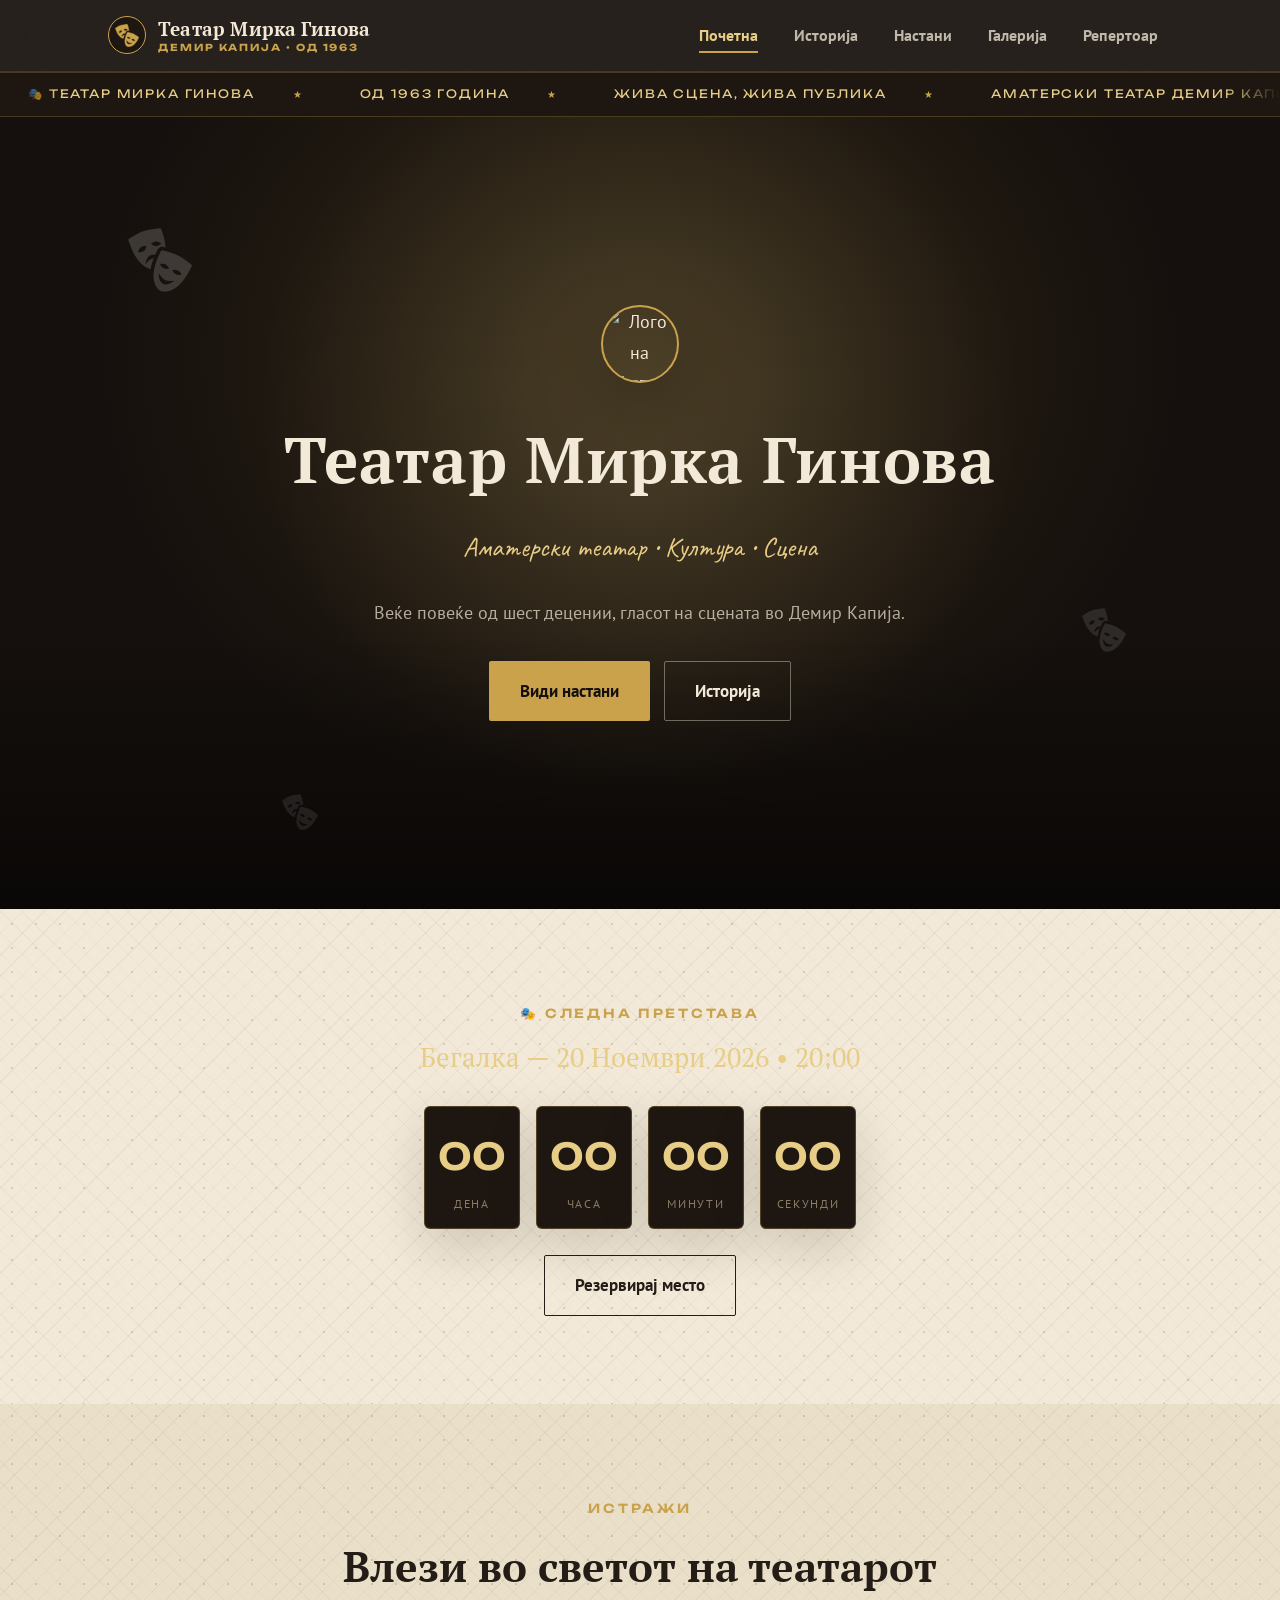
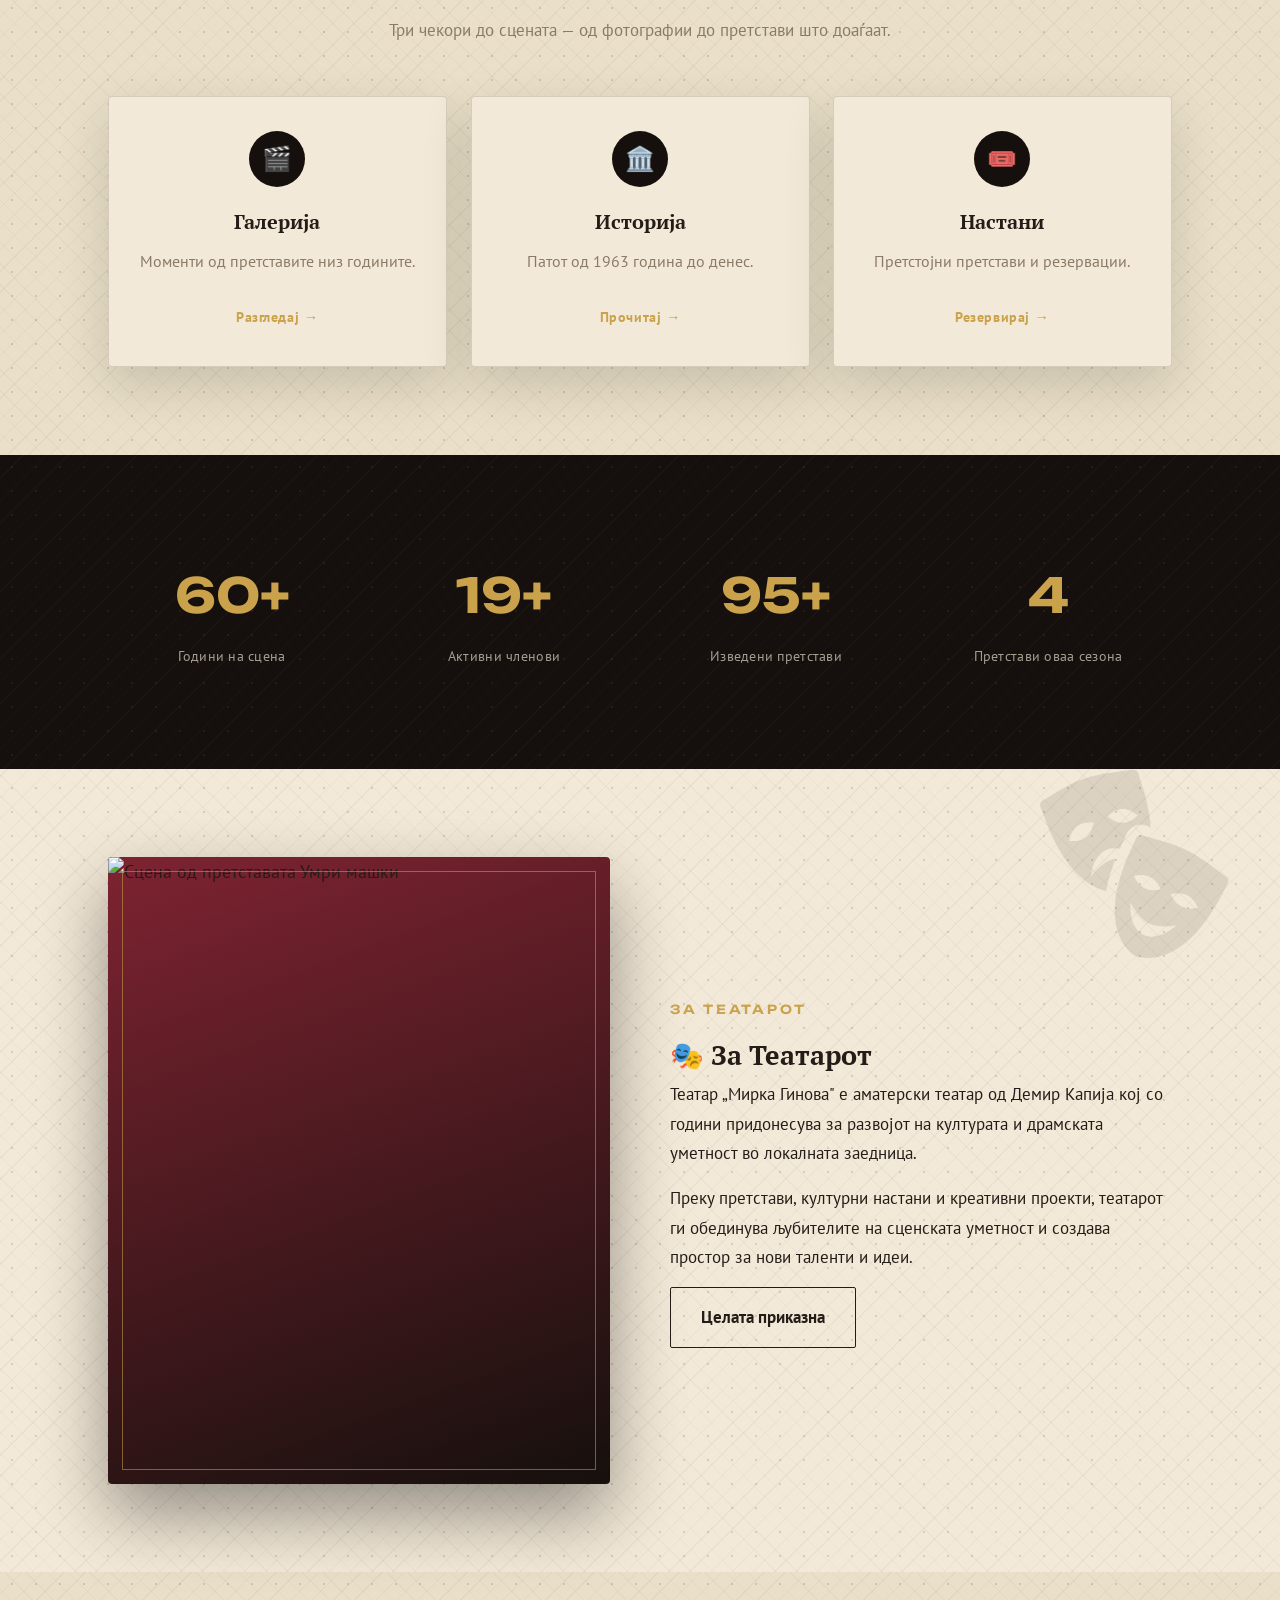
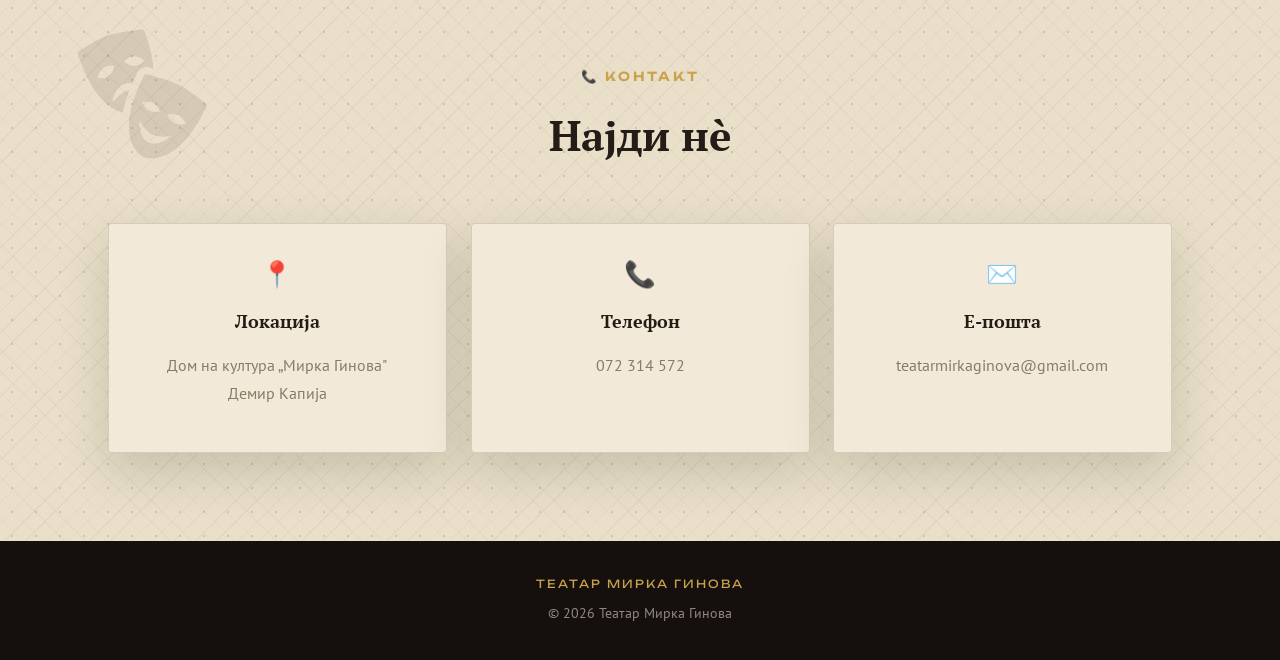
==== commit d46e860d: "Stronger background texture, real logo in header" ====
--- a/index.html
+++ b/index.html
@@ -20,7 +20,7 @@
 <header class="site-header">
   <div class="nav-wrap">
     <a class="brand" href="index.html">
-      <span class="brand-mark">МГ</span>
+      <span class="brand-mark"><img src="mask-icon-gold.png" alt="Лого на Театар Мирка Гинова"></span>
       <span class="brand-name">Театар Мирка Гинова<small>Демир Капија • од 1963</small></span>
     </a>
     <button class="nav-toggle" aria-label="Мени"><span></span><span></span><span></span></button>
--- a/style.css
+++ b/style.css
@@ -25,8 +25,11 @@
 body{
   margin:0;
   background-color:var(--cream);
-  background-image:radial-gradient(rgba(36,28,23,.065) 1.5px, transparent 1.5px);
-  background-size:26px 26px;
+  background-image:
+    radial-gradient(rgba(36,28,23,.14) 1.5px, transparent 1.5px),
+    repeating-linear-gradient(135deg, rgba(36,28,23,.045) 0px, rgba(36,28,23,.045) 1px, transparent 1px, transparent 15px),
+    repeating-linear-gradient(45deg, rgba(36,28,23,.03) 0px, rgba(36,28,23,.03) 1px, transparent 1px, transparent 15px);
+  background-size:24px 24px, auto, auto;
   color:var(--ink);
   font-family:'PT Sans', sans-serif;
   font-size:18px;
@@ -99,7 +102,11 @@
   display:flex; align-items:center; justify-content:center;
   color:var(--gold); font-family:'Unbounded',sans-serif; font-size:.85rem;
   flex-shrink:0;
-}
+  background:var(--stage-black-2);
+  overflow:hidden;
+  transition:width .3s ease, height .3s ease;
+}
+.brand-mark img{ width:64%; height:64%; object-fit:contain; }
 .brand-name{
   font-family:'PT Serif', serif; font-weight:700; font-size:1.2rem;
   color:var(--cream); letter-spacing:.01em; line-height:1.15;
@@ -219,10 +226,20 @@
 section{ padding:88px 0; }
 .section-alt{
   background-color:var(--cream-2);
-  background-image:radial-gradient(rgba(36,28,23,.065) 1.5px, transparent 1.5px);
-  background-size:26px 26px;
-}
-.section-dark{ background:var(--stage-black); color:var(--cream); }
+  background-image:
+    radial-gradient(rgba(36,28,23,.14) 1.5px, transparent 1.5px),
+    repeating-linear-gradient(135deg, rgba(36,28,23,.045) 0px, rgba(36,28,23,.045) 1px, transparent 1px, transparent 15px),
+    repeating-linear-gradient(45deg, rgba(36,28,23,.03) 0px, rgba(36,28,23,.03) 1px, transparent 1px, transparent 15px);
+  background-size:24px 24px, auto, auto;
+}
+.section-dark{
+  background-color:var(--stage-black);
+  color:var(--cream);
+  background-image:
+    radial-gradient(rgba(201,162,75,.09) 1.5px, transparent 1.5px),
+    repeating-linear-gradient(135deg, rgba(201,162,75,.035) 0px, rgba(201,162,75,.035) 1px, transparent 1px, transparent 16px);
+  background-size:24px 24px, auto;
+}
 .section-head{ text-align:center; max-width:680px; margin:0 auto 52px; }
 .section-head h2{ font-size:clamp(1.9rem,4vw,2.6rem); margin-top:10px; }
 .section-head p{ color:var(--muted); margin-top:12px; font-size:1.08rem; }
@@ -576,12 +593,12 @@
 
 /* ===================== WATERMARK ICONS (fill blank space) ===================== */
 .watermark{
-  position:absolute; pointer-events:none; z-index:0; opacity:.07;
+  position:absolute; pointer-events:none; z-index:0; opacity:.11;
   animation:float-drift 14s ease-in-out infinite;
 }
-.watermark.wm-lg{ width:170px; }
-.watermark.wm-md{ width:110px; }
-.watermark.wm-sm{ width:70px; }
+.watermark.wm-lg{ width:190px; }
+.watermark.wm-md{ width:130px; }
+.watermark.wm-sm{ width:80px; }
 section{ position:relative; }
 .about-grid, .contact-grid, .timeline, .ticket-grid, .repertoire-grid, .gallery-play-head, .section-head{ position:relative; z-index:1; }
 
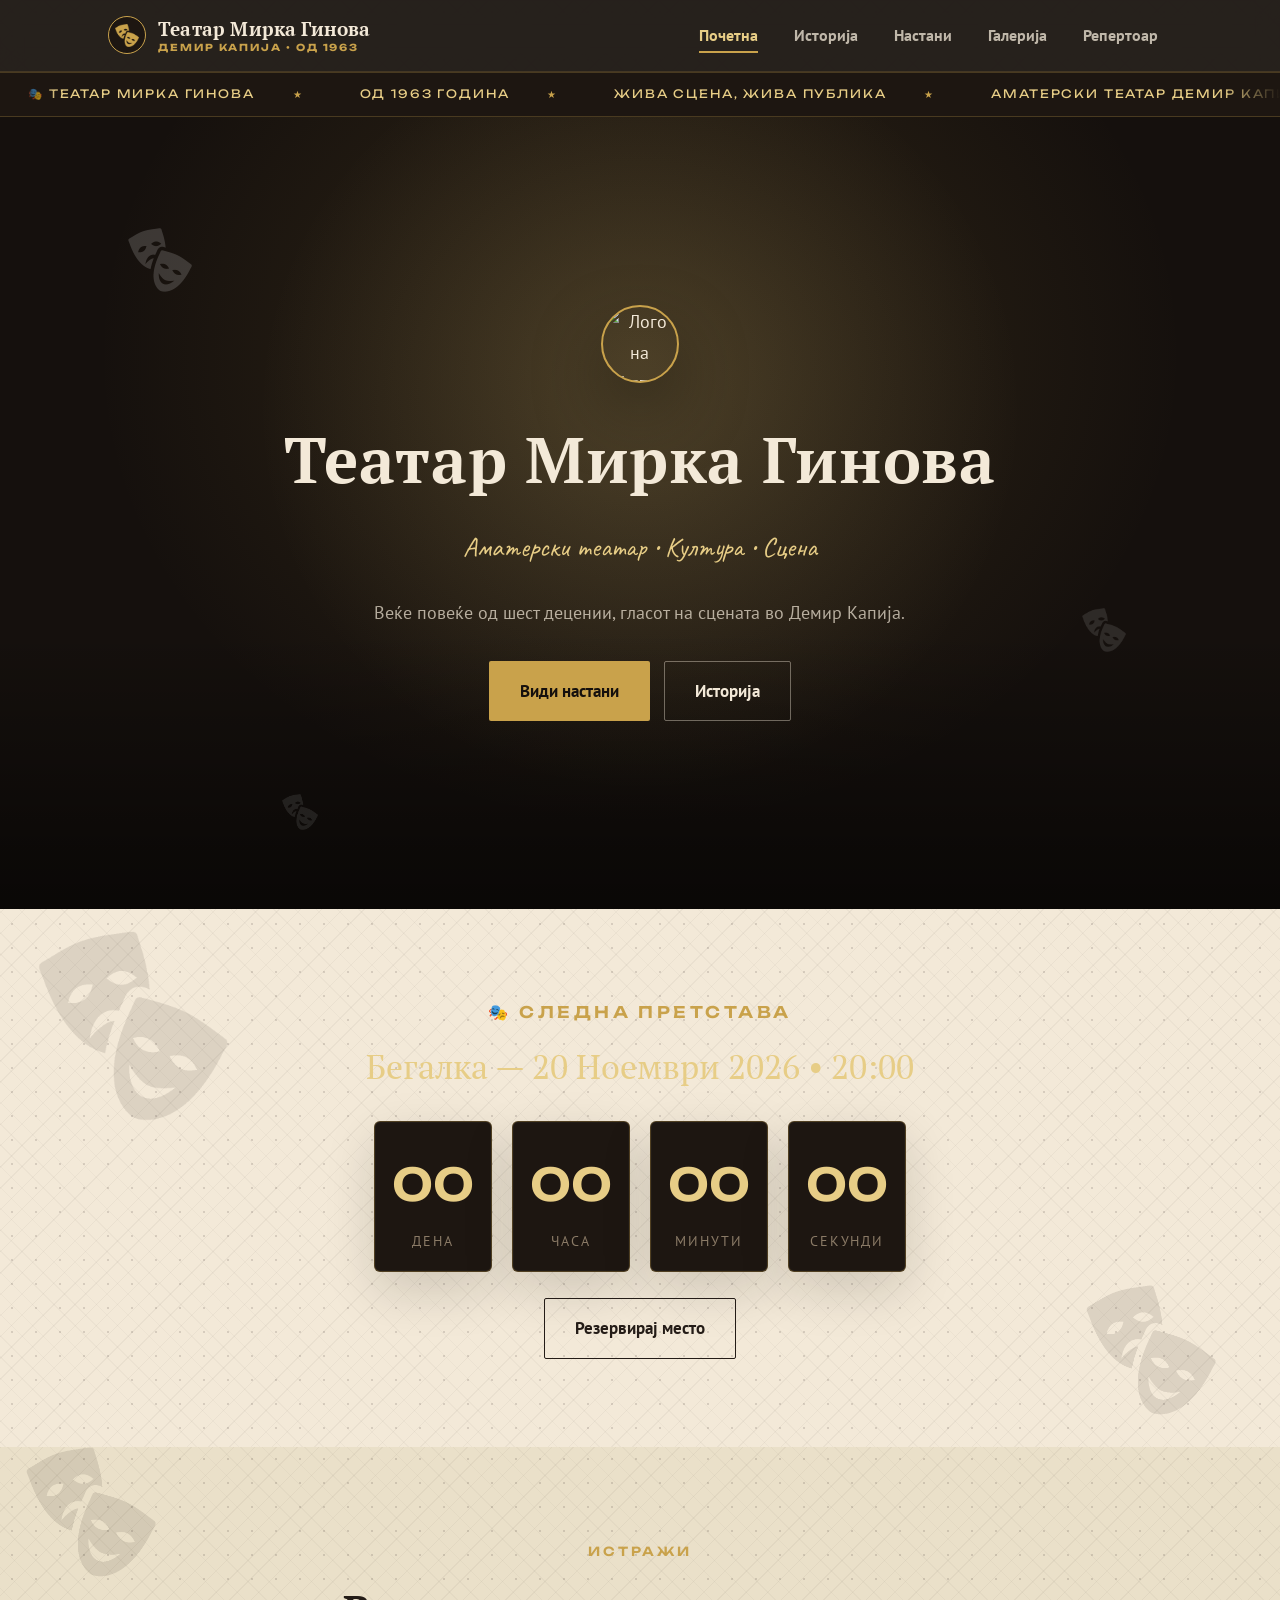
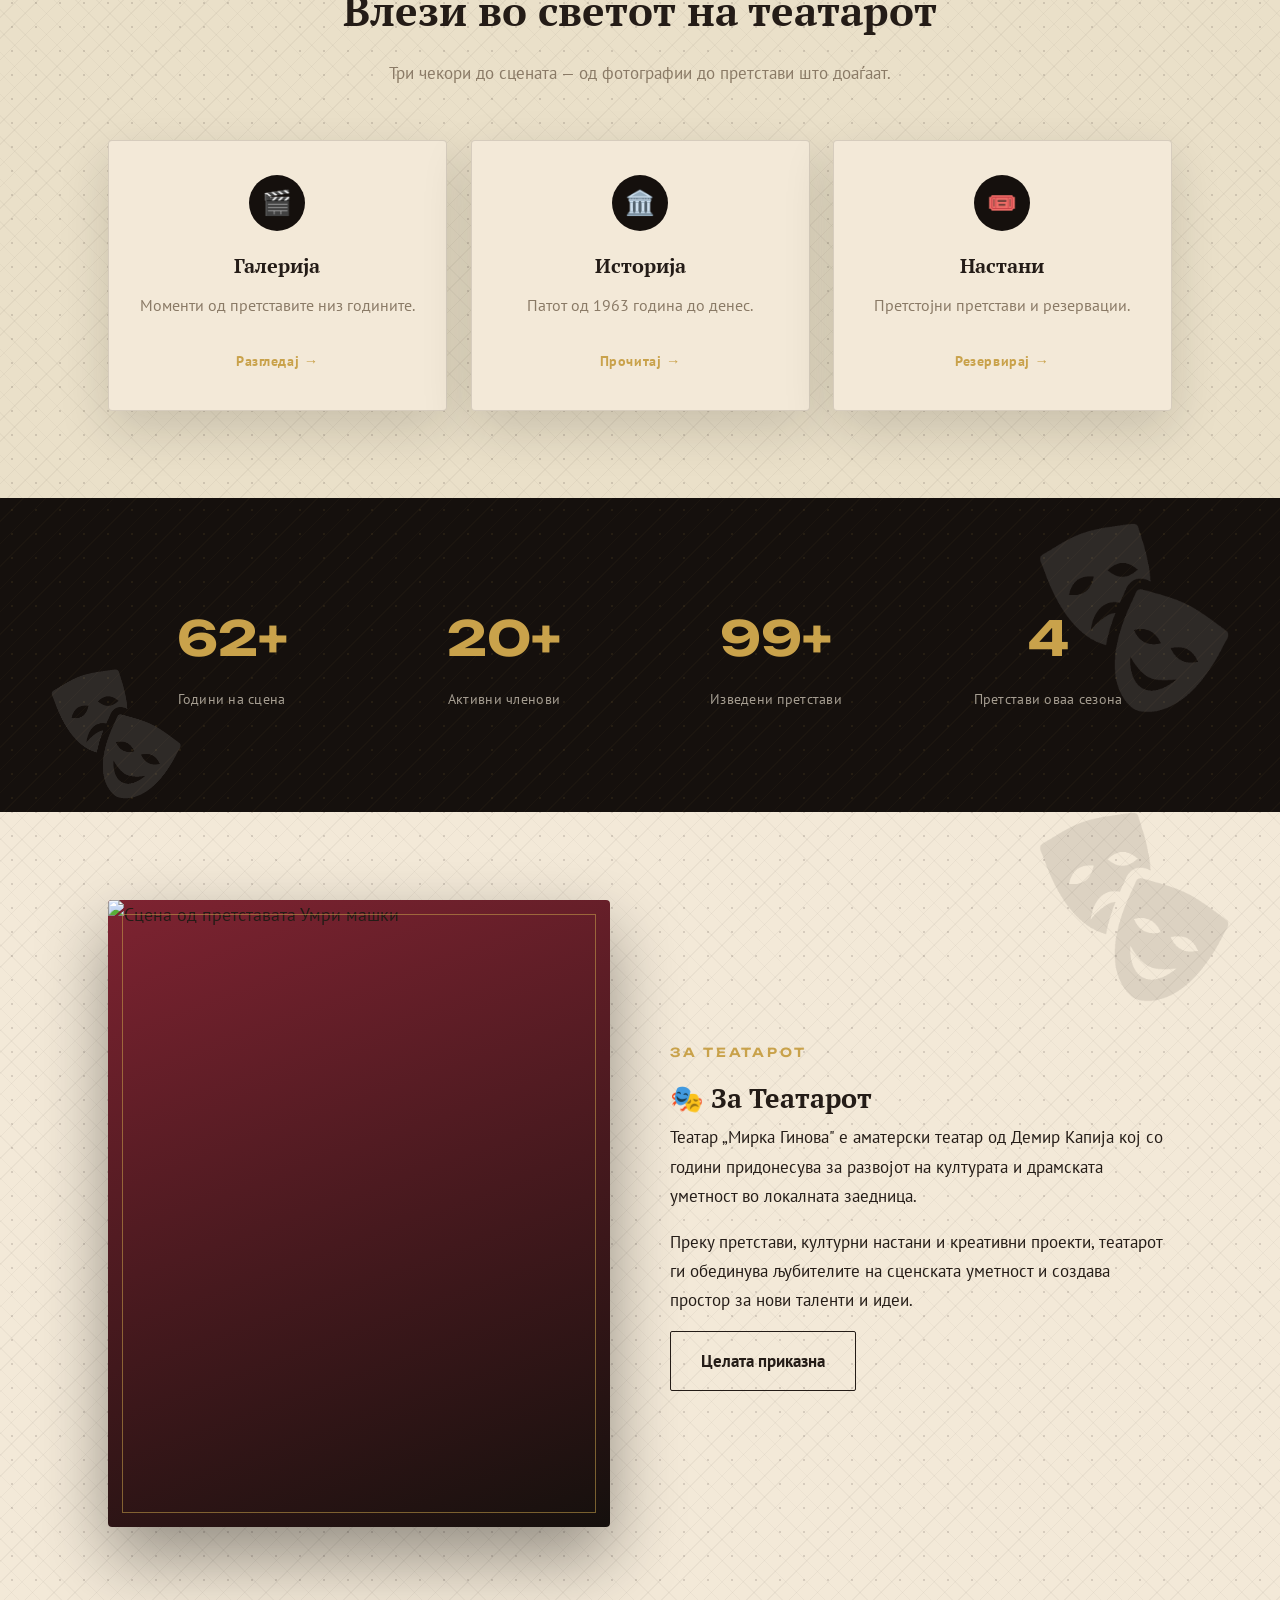
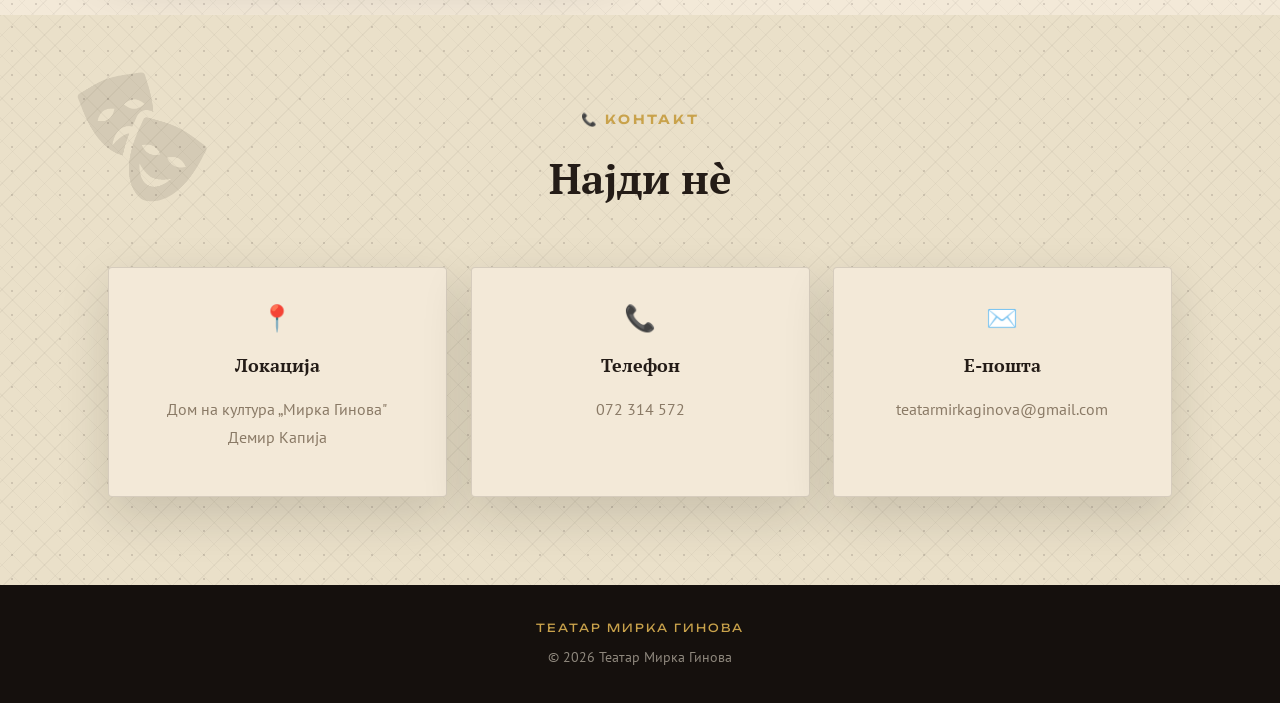
==== commit 9c4d0fa5: "Bigger countdown/title fonts, more background icons" ====
--- a/index.html
+++ b/index.html
@@ -62,6 +62,8 @@
 </section>
 
 <section data-countdown>
+  <img class="watermark wm-lg" src="mask-icon-ink.png" alt="" style="top:4%; left:3%;">
+  <img class="watermark wm-md m2" src="mask-icon-ink.png" alt="" style="bottom:6%; right:5%;">
   <div class="container countdown-panel reveal">
     <div class="countdown-title">
       <span class="eyebrow">🎭 Следна претстава</span>
@@ -84,6 +86,7 @@
       <h2>Влези во светот на театарот</h2>
       <p>Три чекори до сцената — од фотографии до претстави што доаѓаат.</p>
     </div>
+    <img class="watermark wm-md" src="mask-icon-ink.png" alt="" style="top:0; left:2%;">
     <div class="quick-grid">
       <a class="quick-card tilt reveal reveal-delay-1" href="gallery.html">
         <div class="icon">🎬</div>
@@ -108,6 +111,8 @@
 </section>
 
 <section class="section-dark">
+  <img class="watermark wm-lg" src="mask-icon-white.png" alt="" style="top:8%; right:4%;">
+  <img class="watermark wm-md m3" src="mask-icon-white.png" alt="" style="bottom:4%; left:4%;">
   <div class="container">
     <div class="stats-grid">
       <div class="stat reveal">
--- a/style.css
+++ b/style.css
@@ -220,7 +220,8 @@
 .hero-small .curtain{ width:22%; }
 .hero-small-content{ position:relative; z-index:2; color:var(--cream); padding:60px 24px 40px; }
 .hero-small .eyebrow{ display:block; margin-bottom:10px; }
-.hero-small h1{ color:var(--cream); font-size:clamp(2.1rem,4.5vw,3rem); }
+.hero-small h1{ color:var(--cream); font-size:clamp(2.6rem,5.5vw,3.8rem); }
+.hero-small .eyebrow{ font-size:.95rem; }
 
 /* ===================== SECTIONS ===================== */
 section{ padding:88px 0; }
@@ -295,10 +296,11 @@
   display:flex; flex-direction:column; align-items:center; gap:26px;
 }
 .countdown-title{ text-align:center; }
-.countdown-title .show-name{ font-family:'PT Serif',serif; font-size:1.7rem; color:var(--gold-light); margin-top:6px; }
-.countdown-grid{ display:flex; gap:16px; flex-wrap:wrap; justify-content:center; }
+.countdown-title .show-name{ font-family:'PT Serif',serif; font-size:2.1rem; color:var(--gold-light); margin-top:10px; }
+.countdown-title .eyebrow{ font-size:1rem; }
+.countdown-grid{ display:flex; gap:20px; flex-wrap:wrap; justify-content:center; }
 .flip{
-  width:96px; padding:18px 0 14px;
+  width:118px; padding:24px 0 18px;
   background:var(--stage-black-2);
   border:1px solid rgba(201,162,75,.3);
   border-radius:6px;
@@ -306,7 +308,7 @@
   box-shadow:inset 0 0 0 1px rgba(255,255,255,.02), var(--shadow-soft);
 }
 .flip .num{
-  font-family:'Unbounded', sans-serif; font-size:2.3rem; font-weight:600;
+  font-family:'Unbounded', sans-serif; font-size:2.8rem; font-weight:600;
   color:var(--gold-light);
   display:inline-block;
   transition:transform .25s ease, opacity .25s ease;
@@ -316,7 +318,7 @@
   0%{ transform:translateY(-6px) scale(.94); opacity:.4; }
   100%{ transform:translateY(0) scale(1); opacity:1; }
 }
-.flip .lbl{ display:block; margin-top:6px; font-size:.76rem; letter-spacing:.14em; text-transform:uppercase; color:var(--muted); }
+.flip .lbl{ display:block; margin-top:8px; font-size:.86rem; letter-spacing:.14em; text-transform:uppercase; color:var(--muted); }
 
 /* ===================== CONTACT ===================== */
 .contact-grid{ display:grid; grid-template-columns:repeat(3,1fr); gap:24px; }
@@ -599,7 +601,7 @@
 .watermark.wm-lg{ width:190px; }
 .watermark.wm-md{ width:130px; }
 .watermark.wm-sm{ width:80px; }
-section{ position:relative; }
+section{ position:relative; overflow:hidden; }
 .about-grid, .contact-grid, .timeline, .ticket-grid, .repertoire-grid, .gallery-play-head, .section-head{ position:relative; z-index:1; }
 
 /* ===================== FLOATING MASK DECORATIONS ===================== */
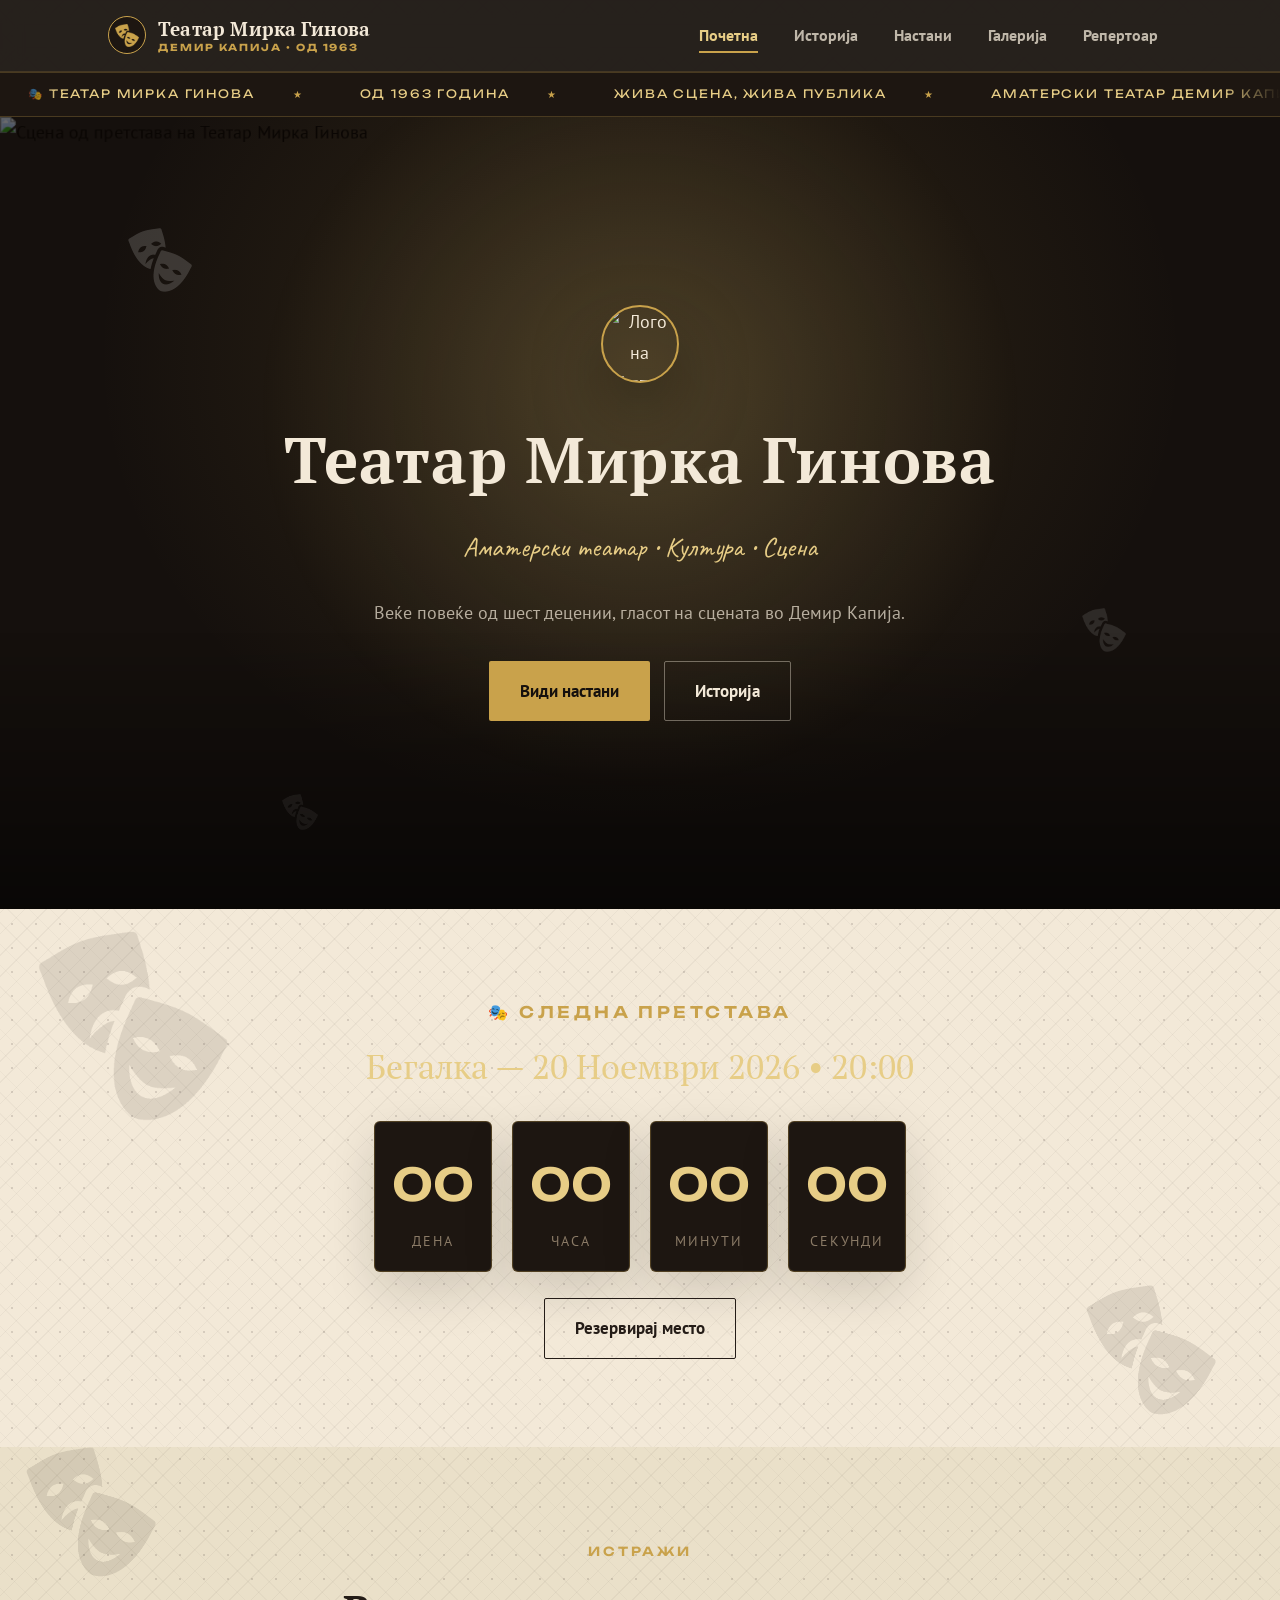
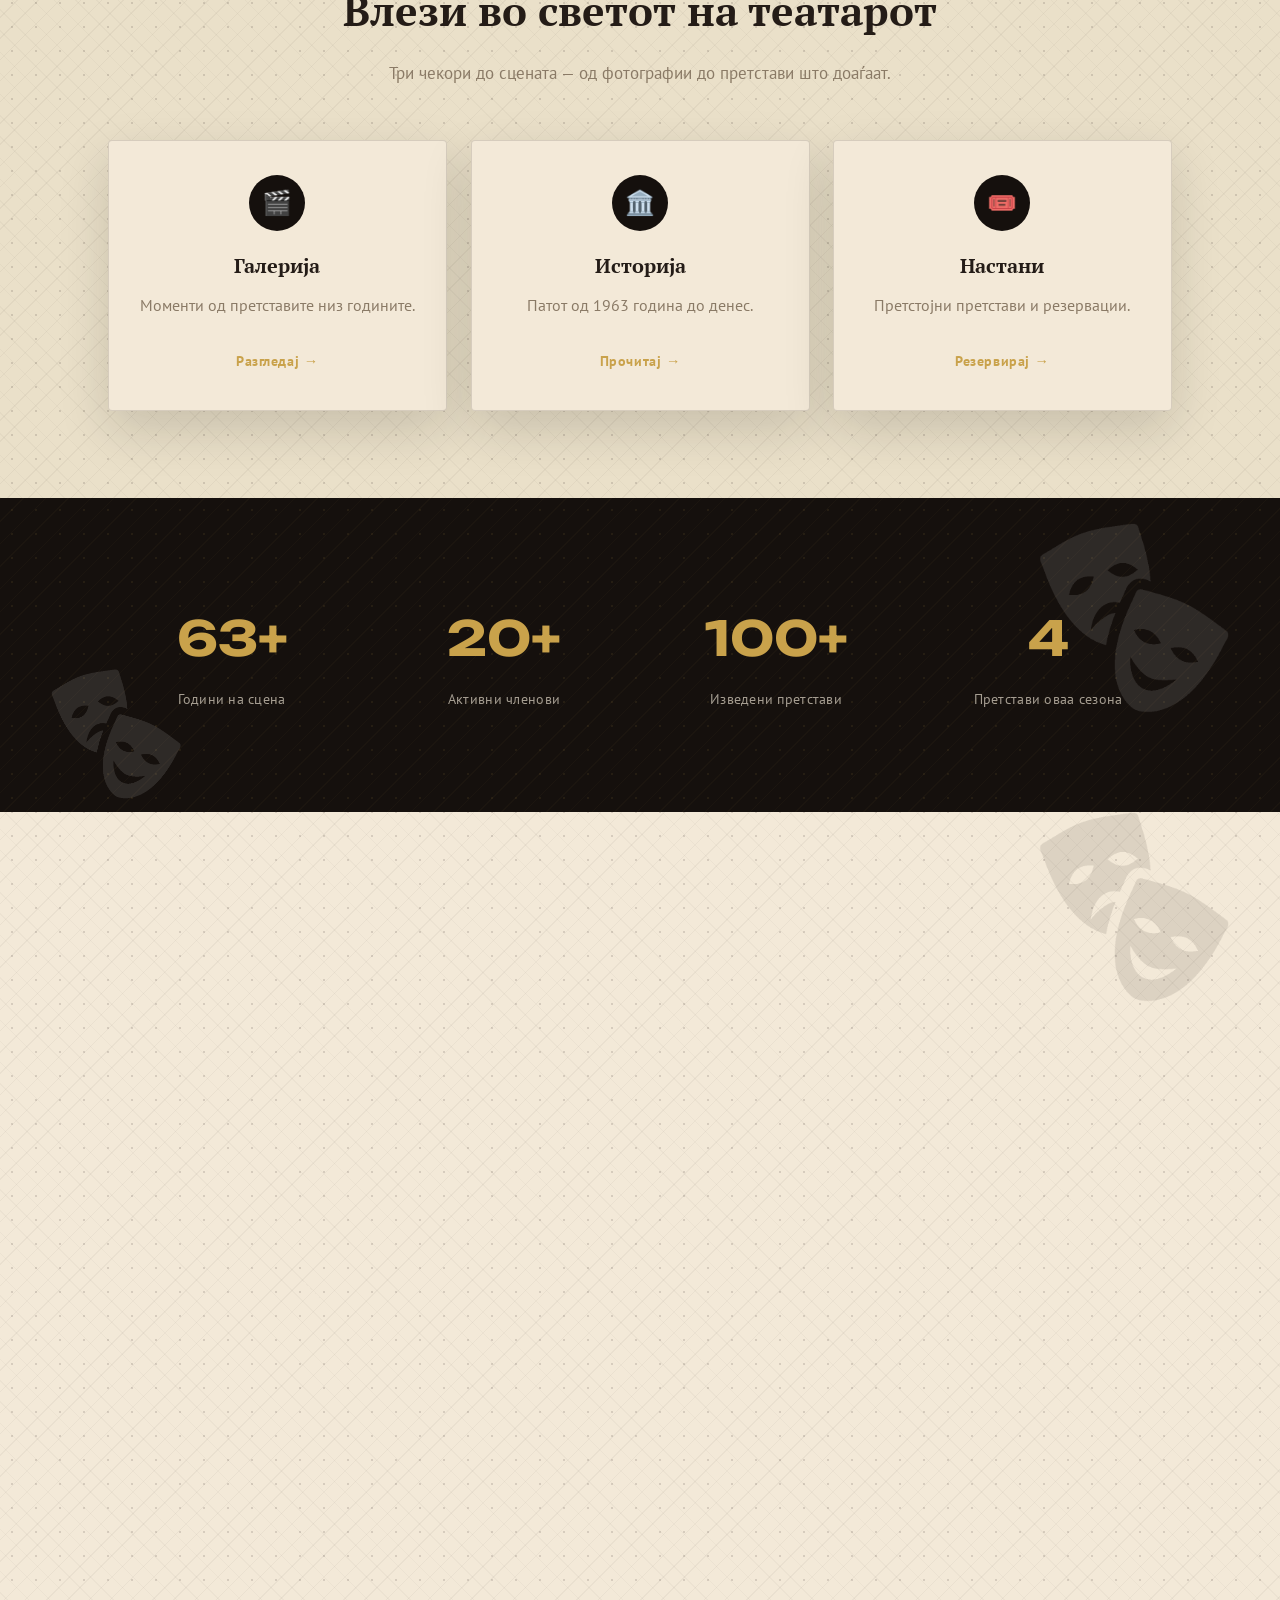
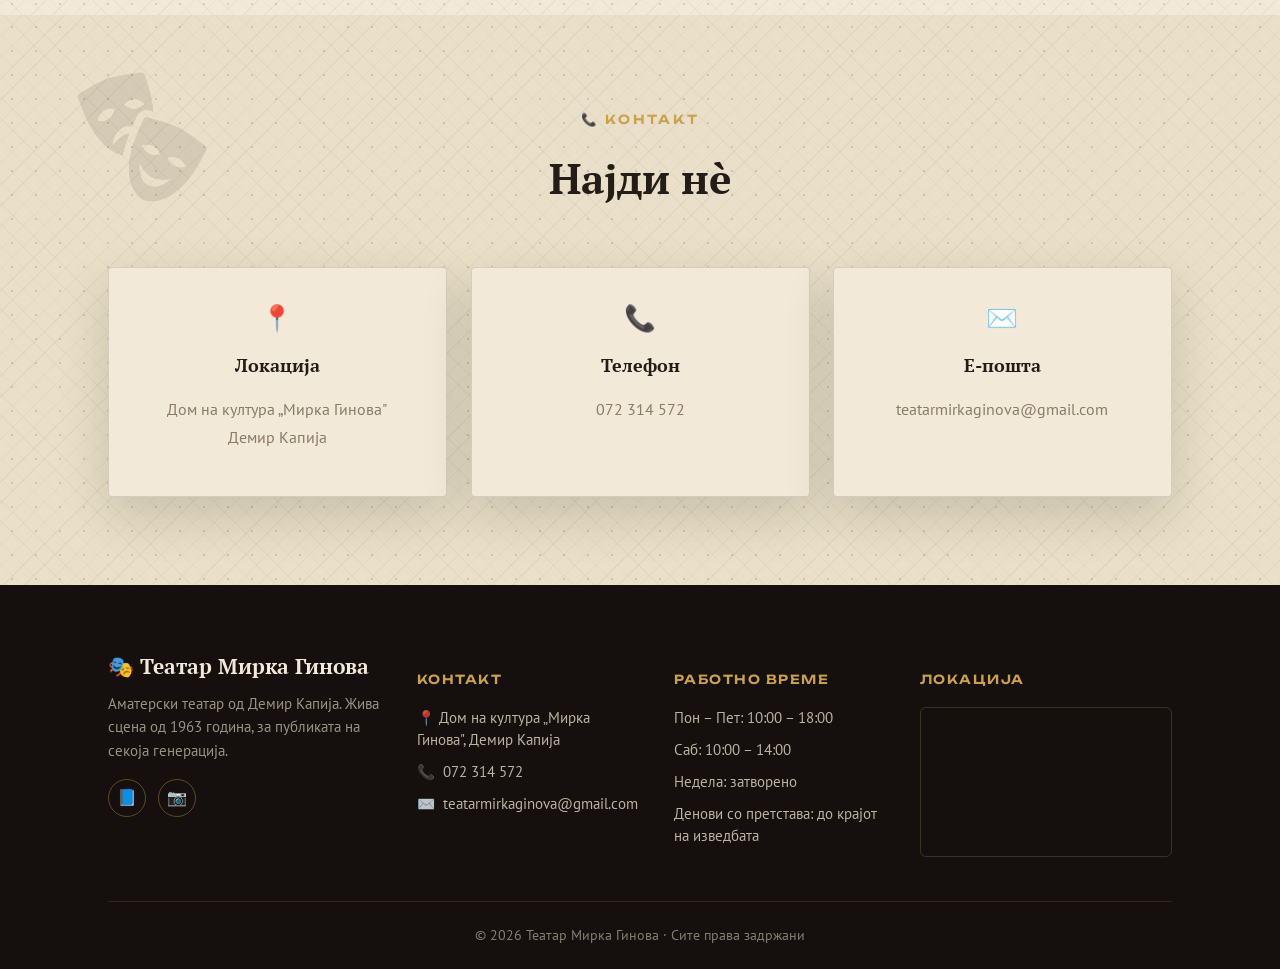
==== commit f530481d: "Cinematic hero, richer repertoire/gallery/footer, animation variety, mobile polish" ====
--- a/index.html
+++ b/index.html
@@ -42,6 +42,7 @@
 </div>
 
 <section class="hero">
+  <div class="hero-bg" data-parallax><img src="https://i.imgur.com/PlB5dy3.jpeg" alt="Сцена од претстава на Театар Мирка Гинова"></div>
   <div class="curtain curtain-left"></div>
   <div class="curtain curtain-right"></div>
   <div class="spotlight"></div>
@@ -138,7 +139,7 @@
 <section>
   <img class="watermark wm-lg" src="mask-icon-ink.png" alt="" style="top:0; right:4%;">
   <div class="container about-grid">
-    <div class="about-figure reveal">
+    <div class="about-figure img-reveal">
       <img src="https://i.imgur.com/WejJasG.jpeg" alt="Сцена од претставата Умри машки">
       <div class="mask-frame"></div>
     </div>
@@ -180,8 +181,42 @@
 </section>
 
 <footer class="site-footer">
-  <span class="foot-mark">Театар Мирка Гинова</span>
-  © 2026 Театар Мирка Гинова
+  <div class="container">
+    <div class="footer-grid">
+      <div class="footer-col footer-brand">
+        <span class="foot-mark">🎭 Театар Мирка Гинова</span>
+        <p>Аматерски театар од Демир Капија. Жива сцена од 1963 година, за публиката на секоја генерација.</p>
+        <div class="footer-social">
+          <a href="https://facebook.com" target="_blank" rel="noopener" aria-label="Facebook">📘</a>
+          <a href="https://instagram.com" target="_blank" rel="noopener" aria-label="Instagram">📷</a>
+        </div>
+      </div>
+      <div class="footer-col">
+        <h5>Контакт</h5>
+        <ul>
+          <li>📍 Дом на култура „Мирка Гинова", Демир Капија</li>
+          <li>📞 <a href="tel:072314572">072 314 572</a></li>
+          <li>✉️ <a href="mailto:teatarmirkaginova@gmail.com">teatarmirkaginova@gmail.com</a></li>
+        </ul>
+      </div>
+      <div class="footer-col">
+        <h5>Работно време</h5>
+        <ul>
+          <li>Пон – Пет: 10:00 – 18:00</li>
+          <li>Саб: 10:00 – 14:00</li>
+          <li>Недела: затворено</li>
+          <li>Денови со претстава: до крајот на изведбата</li>
+        </ul>
+      </div>
+      <div class="footer-col">
+        <h5>Локација</h5>
+        <div class="footer-map">
+          <iframe src="https://www.google.com/maps?q=Демир%20Капија%2C%20Северна%20Македонија&output=embed" loading="lazy" referrerpolicy="no-referrer-when-downgrade" title="Локација на театарот"></iframe>
+        </div>
+      </div>
+    </div>
+    <div class="footer-bottom">© 2026 Театар Мирка Гинова · Сите права задржани</div>
+  </div>
 </footer>
 
 <script src="script.js"></script>
--- a/style.css
+++ b/style.css
@@ -145,10 +145,25 @@
     radial-gradient(ellipse at 50% 30%, rgba(201,162,75,.16), transparent 60%),
     var(--stage-black);
 }
+.hero-bg{
+  position:absolute; inset:0; z-index:0; overflow:hidden;
+}
+.hero-bg img{
+  width:100%; height:100%; object-fit:cover;
+  filter:brightness(.42) saturate(1.15) contrast(1.05);
+  animation:hero-kenburns 22s ease-in-out infinite alternate;
+  will-change:transform;
+}
+@keyframes hero-kenburns{
+  0%{ transform:scale(1) translate(0,0); }
+  100%{ transform:scale(1.12) translate(-1.5%, -1%); }
+}
 .hero-floor{
   position:absolute; inset:auto 0 0 0; height:35%;
   background:linear-gradient(to top, rgba(0,0,0,.55), transparent);
-}
+  z-index:1;
+}
+.spotlight{ z-index:1; }
 .spotlight{
   position:absolute; top:-20%; left:50%;
   width:900px; height:900px;
@@ -248,6 +263,10 @@
 .divider-gold{
   width:56px; height:2px; background:var(--gold); margin:14px auto 0; border-radius:2px;
 }
+
+/* image-specific reveal: clip-path wipe, distinct from card fade/slide */
+.img-reveal{ clip-path:inset(0 0 0 100%); transition:clip-path 1s var(--ease); }
+.img-reveal.in-view{ clip-path:inset(0 0 0 0%); }
 
 /* reveal-on-scroll */
 .reveal{ opacity:0; transform:translateY(26px); transition:opacity .8s var(--ease), transform .8s var(--ease); }
@@ -333,12 +352,44 @@
 .contact-card p, .contact-card a{ color:var(--muted); font-size:1.02rem; }
 .contact-card a:hover{ color:var(--curtain-2); }
 
-/* ===================== FOOTER ===================== */
+/* ===================== FOOTER (rich) ===================== */
 .site-footer{
-  background:var(--stage-black); color:rgba(243,233,216,.55);
-  padding:34px 0; text-align:center; font-size:.85rem;
-}
-.site-footer .foot-mark{ color:var(--gold); font-family:'Unbounded',sans-serif; font-size:.7rem; letter-spacing:.18em; text-transform:uppercase; display:block; margin-bottom:8px; }
+  background:var(--stage-black); color:rgba(243,233,216,.75);
+  padding:64px 0 0; font-size:.95rem;
+}
+.footer-grid{
+  display:grid; grid-template-columns:1.3fr 1fr 1fr 1.2fr; gap:36px;
+  padding-bottom:44px; border-bottom:1px solid rgba(201,162,75,.16);
+}
+.footer-col h5{
+  font-family:'Unbounded',sans-serif; font-size:.78rem; letter-spacing:.12em;
+  text-transform:uppercase; color:var(--gold); margin-bottom:16px; font-weight:600;
+}
+.footer-brand .foot-mark{
+  font-family:'PT Serif',serif; font-size:1.3rem; color:var(--cream); font-weight:700; display:block; margin-bottom:8px;
+}
+.footer-brand p{ color:rgba(243,233,216,.6); font-size:.92rem; line-height:1.6; margin:0; }
+.footer-col ul{ list-style:none; margin:0; padding:0; display:flex; flex-direction:column; gap:10px; }
+.footer-col ul li{ color:rgba(243,233,216,.75); font-size:.92rem; line-height:1.5; display:flex; gap:8px; }
+.footer-col ul li a{ color:rgba(243,233,216,.75); transition:color .3s ease; }
+.footer-col ul li a:hover{ color:var(--gold-light); }
+.footer-map{ border-radius:6px; overflow:hidden; border:1px solid rgba(201,162,75,.25); height:150px; filter:grayscale(.3) brightness(.9); transition:filter .3s ease; }
+.footer-map:hover{ filter:grayscale(0) brightness(1); }
+.footer-map iframe{ width:100%; height:100%; border:0; display:block; }
+.footer-social{ display:flex; gap:12px; margin-top:16px; }
+.footer-social a{
+  width:38px; height:38px; border-radius:50%; border:1.5px solid rgba(201,162,75,.4);
+  display:flex; align-items:center; justify-content:center; font-size:1rem;
+  color:var(--gold-light); transition:transform .3s var(--ease), background .3s ease, border-color .3s ease;
+}
+.footer-social a:hover{ background:var(--gold); color:var(--stage-black); transform:translateY(-3px); border-color:var(--gold); }
+.footer-bottom{ text-align:center; padding:22px 0; font-size:.85rem; color:rgba(243,233,216,.5); }
+@media (max-width:880px){
+  .footer-grid{ grid-template-columns:1fr 1fr; }
+}
+@media (max-width:560px){
+  .footer-grid{ grid-template-columns:1fr; }
+}
 
 /* ===================== TIMELINE (history) ===================== */
 .timeline{ position:relative; max-width:820px; margin:0 auto; }
@@ -458,13 +509,19 @@
 .gallery-thumb:hover .cap{ opacity:1; transform:translateY(0); }
 
 .lightbox-overlay{
-  position:fixed; inset:0; background:rgba(10,7,5,.94); z-index:600;
+  position:fixed; inset:0; background:rgba(10,7,5,.82);
+  backdrop-filter:blur(14px); -webkit-backdrop-filter:blur(14px);
+  z-index:600;
   display:flex; align-items:center; justify-content:center;
-  opacity:0; pointer-events:none; transition:opacity .3s ease;
+  opacity:0; pointer-events:none; transition:opacity .35s ease;
 }
 .lightbox-overlay.open{ opacity:1; pointer-events:auto; }
 .lightbox-img-wrap{ max-width:80vw; max-height:80vh; position:relative; }
-.lightbox-img-wrap img{ max-width:80vw; max-height:80vh; border-radius:4px; box-shadow:0 30px 80px rgba(0,0,0,.6); }
+.lightbox-img-wrap img{
+  max-width:80vw; max-height:80vh; border-radius:4px; box-shadow:0 30px 80px rgba(0,0,0,.6);
+  opacity:0; transform:scale(.97); transition:opacity .3s ease, transform .3s ease;
+}
+.lightbox-img-wrap img.show{ opacity:1; transform:scale(1); }
 .lightbox-nav{
   position:absolute; top:50%; transform:translateY(-50%);
   background:rgba(243,233,216,.1); border:1px solid rgba(243,233,216,.3); color:var(--cream);
@@ -482,21 +539,29 @@
 .lightbox-close:hover{ transform:rotate(90deg); }
 
 /* ===================== REPERTOIRE ===================== */
-.repertoire-grid{ display:grid; grid-template-columns:repeat(4,1fr); gap:24px; }
+.repertoire-grid{ display:grid; grid-template-columns:repeat(3,1fr); gap:28px; }
 .repertoire-card{
   background:var(--cream); border-radius:var(--radius); overflow:hidden;
   box-shadow:var(--shadow-soft); border:1px solid var(--line);
   transition:transform .4s var(--ease), box-shadow .4s var(--ease);
 }
-.repertoire-card:hover{ transform:translateY(-8px); box-shadow:0 26px 60px rgba(21,16,13,.2); }
-.repertoire-poster{ aspect-ratio:3/4; overflow:hidden; background:var(--stage-black-2); position:relative; }
+.repertoire-card:hover{ transform:scale(1.035) translateY(-6px); box-shadow:0 26px 60px rgba(21,16,13,.2); z-index:2; }
+.repertoire-poster{ aspect-ratio:2/3; overflow:hidden; background:var(--stage-black-2); position:relative; }
 .repertoire-poster img{ width:100%; height:100%; object-fit:cover; transition:transform .6s var(--ease); }
 .repertoire-card:hover .repertoire-poster img{ transform:scale(1.06); }
-.repertoire-body{ padding:20px; }
-.repertoire-body .badge{ display:inline-block; font-size:.68rem; font-weight:700; letter-spacing:.06em; padding:3px 9px; border-radius:20px; text-transform:uppercase; margin-bottom:10px; background:var(--gold); color:var(--stage-black); }
-.repertoire-body h3{ font-size:1.3rem; }
-.repertoire-body .meta{ color:var(--muted); font-size:.96rem; margin-top:8px; line-height:1.6; }
-.repertoire-body .meta b{ color:var(--ink); }
+.repertoire-body{ padding:22px; }
+.repertoire-body .badge{ display:inline-block; font-size:.7rem; font-weight:700; letter-spacing:.06em; padding:3px 10px; border-radius:20px; text-transform:uppercase; margin-bottom:10px; background:var(--gold); color:var(--stage-black); }
+.repertoire-body h3{ font-size:1.32rem; }
+.repertoire-meta-row{ display:flex; flex-wrap:wrap; gap:8px; margin-top:12px; }
+.repertoire-meta-row span{
+  display:inline-flex; align-items:center; gap:4px;
+  font-size:.82rem; font-weight:700; color:var(--ink);
+  background:var(--cream-2); border:1px solid var(--line);
+  padding:5px 10px; border-radius:20px;
+}
+.repertoire-meta-row .age-tag{ background:var(--curtain-2); color:var(--cream); border-color:var(--curtain-2); }
+.repertoire-body .people{ color:var(--muted); font-size:.92rem; margin-top:12px; line-height:1.5; }
+.repertoire-body .btn{ margin-top:16px; width:100%; justify-content:center; font-size:.92rem; padding:12px 20px; }
 
 /* ===================== RESPONSIVE ===================== */
 @media (max-width:880px){
@@ -506,25 +571,32 @@
   .ticket-grid{ grid-template-columns:1fr; }
   .repertoire-grid{ grid-template-columns:repeat(2,1fr); }
   .gallery-grid{ grid-template-columns:repeat(3,1fr); }
+  .watermark.wm-lg{ width:130px; }
   .nav-links{
     position:fixed; top:66px; left:0; right:0; bottom:0;
     background:var(--stage-black); flex-direction:column; padding:20px 28px;
     transform:translateX(100%); transition:transform .4s var(--ease);
   }
   .nav-links.open{ transform:translateX(0); }
-  .nav-links a{ font-size:1.1rem; padding:14px 4px; border-bottom:1px solid rgba(243,233,216,.08); }
+  .nav-links a{ font-size:1.15rem; padding:16px 4px; border-bottom:1px solid rgba(243,233,216,.08); }
   .nav-toggle{
-    display:flex; flex-direction:column; gap:5px; background:none; border:none; cursor:pointer; padding:8px;
+    display:flex; flex-direction:column; gap:5px; justify-content:center; align-items:center;
+    background:none; border:none; cursor:pointer; padding:10px; width:44px; height:44px;
   }
   .nav-toggle span{ width:22px; height:2px; background:var(--gold); transition:transform .3s ease, opacity .3s ease; }
   .lightbox-prev{ left:10px; }
   .lightbox-next{ right:10px; }
+  .btn{ min-height:46px; }
 }
 @media (max-width:560px){
   .gallery-grid{ grid-template-columns:repeat(2,1fr); }
   .repertoire-grid{ grid-template-columns:1fr; }
   .flip{ width:74px; padding:12px 0 10px; }
-  .flip .num{ font-size:1.5rem; }
+  .flip .num{ font-size:1.6rem; }
+  .flip .lbl{ font-size:.6rem; letter-spacing:.08em; }
+  .watermark.wm-lg, .watermark.wm-md{ width:0; height:0; opacity:0; }
+  .repertoire-meta-row span{ font-size:.76rem; padding:4px 8px; }
+  .hero-ctas .btn{ width:100%; justify-content:center; }
 }
 
 /* ===================== SCROLL PROGRESS BAR ===================== */
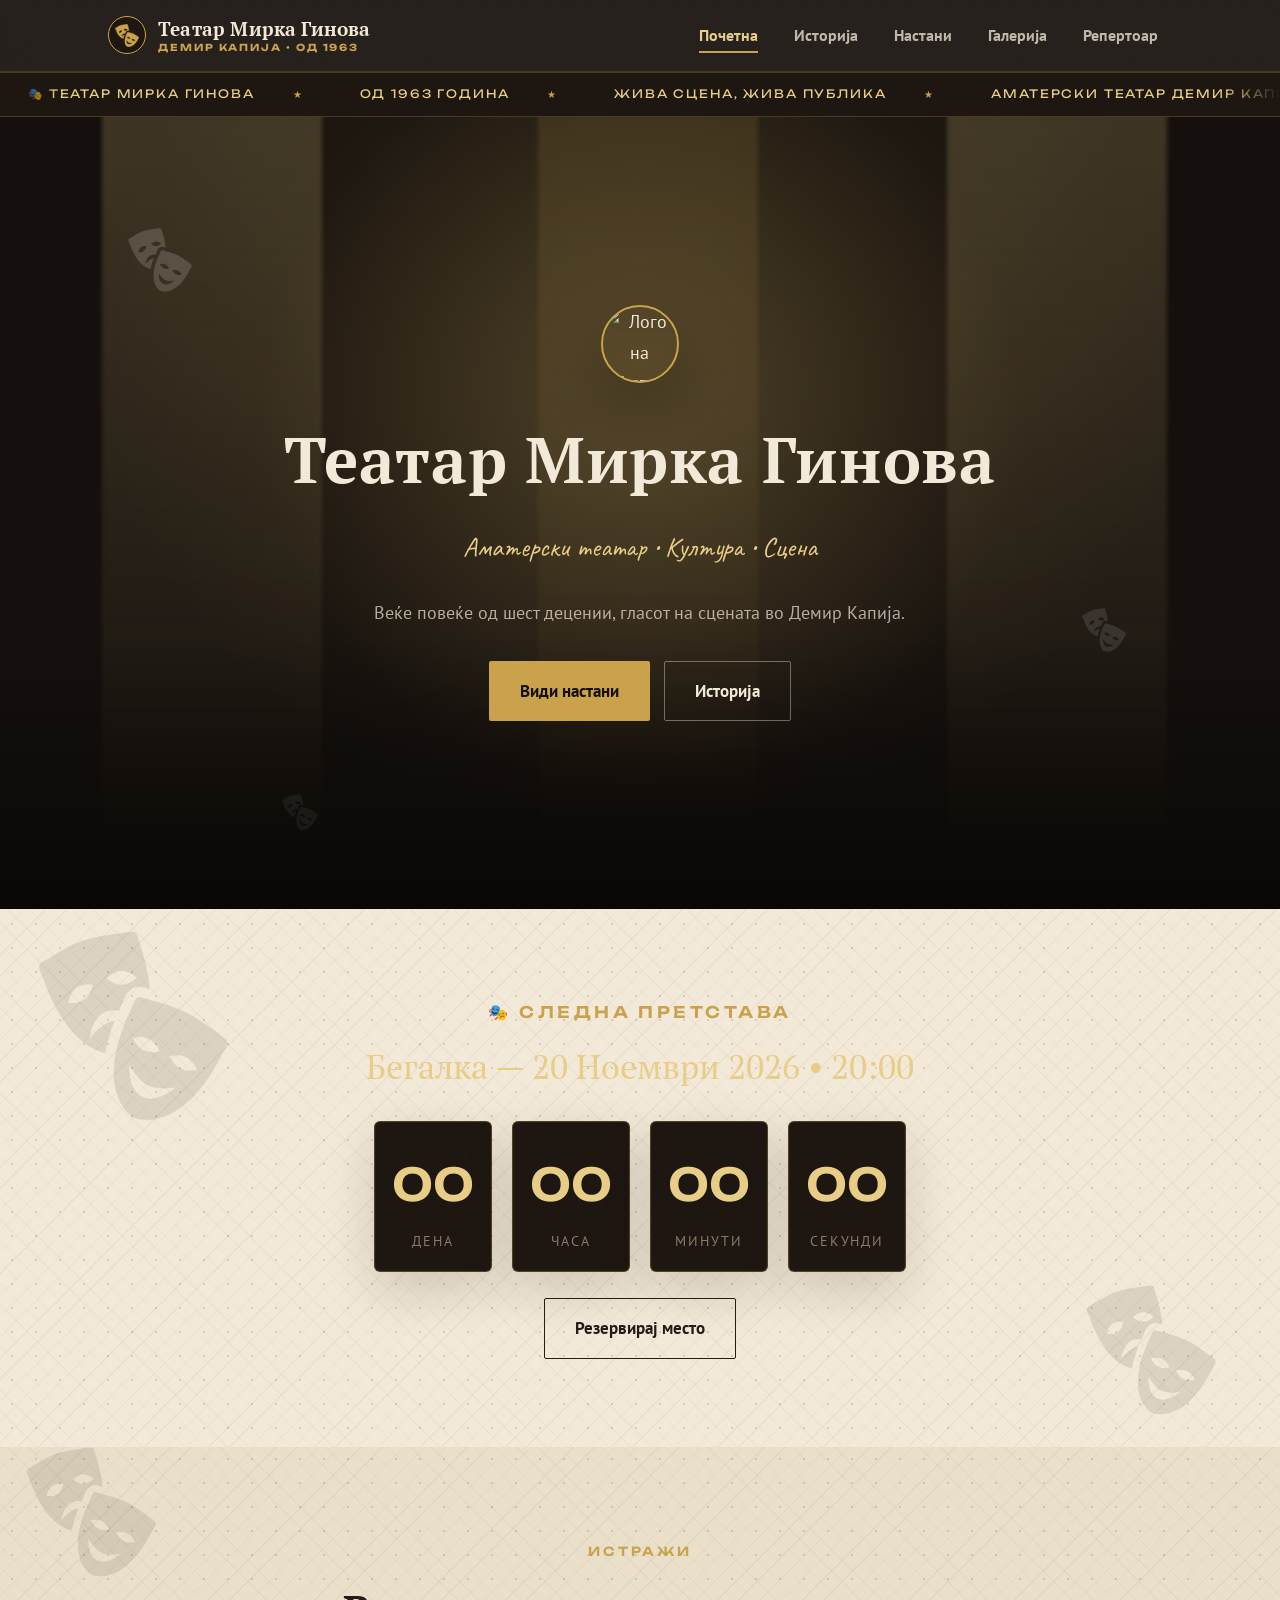
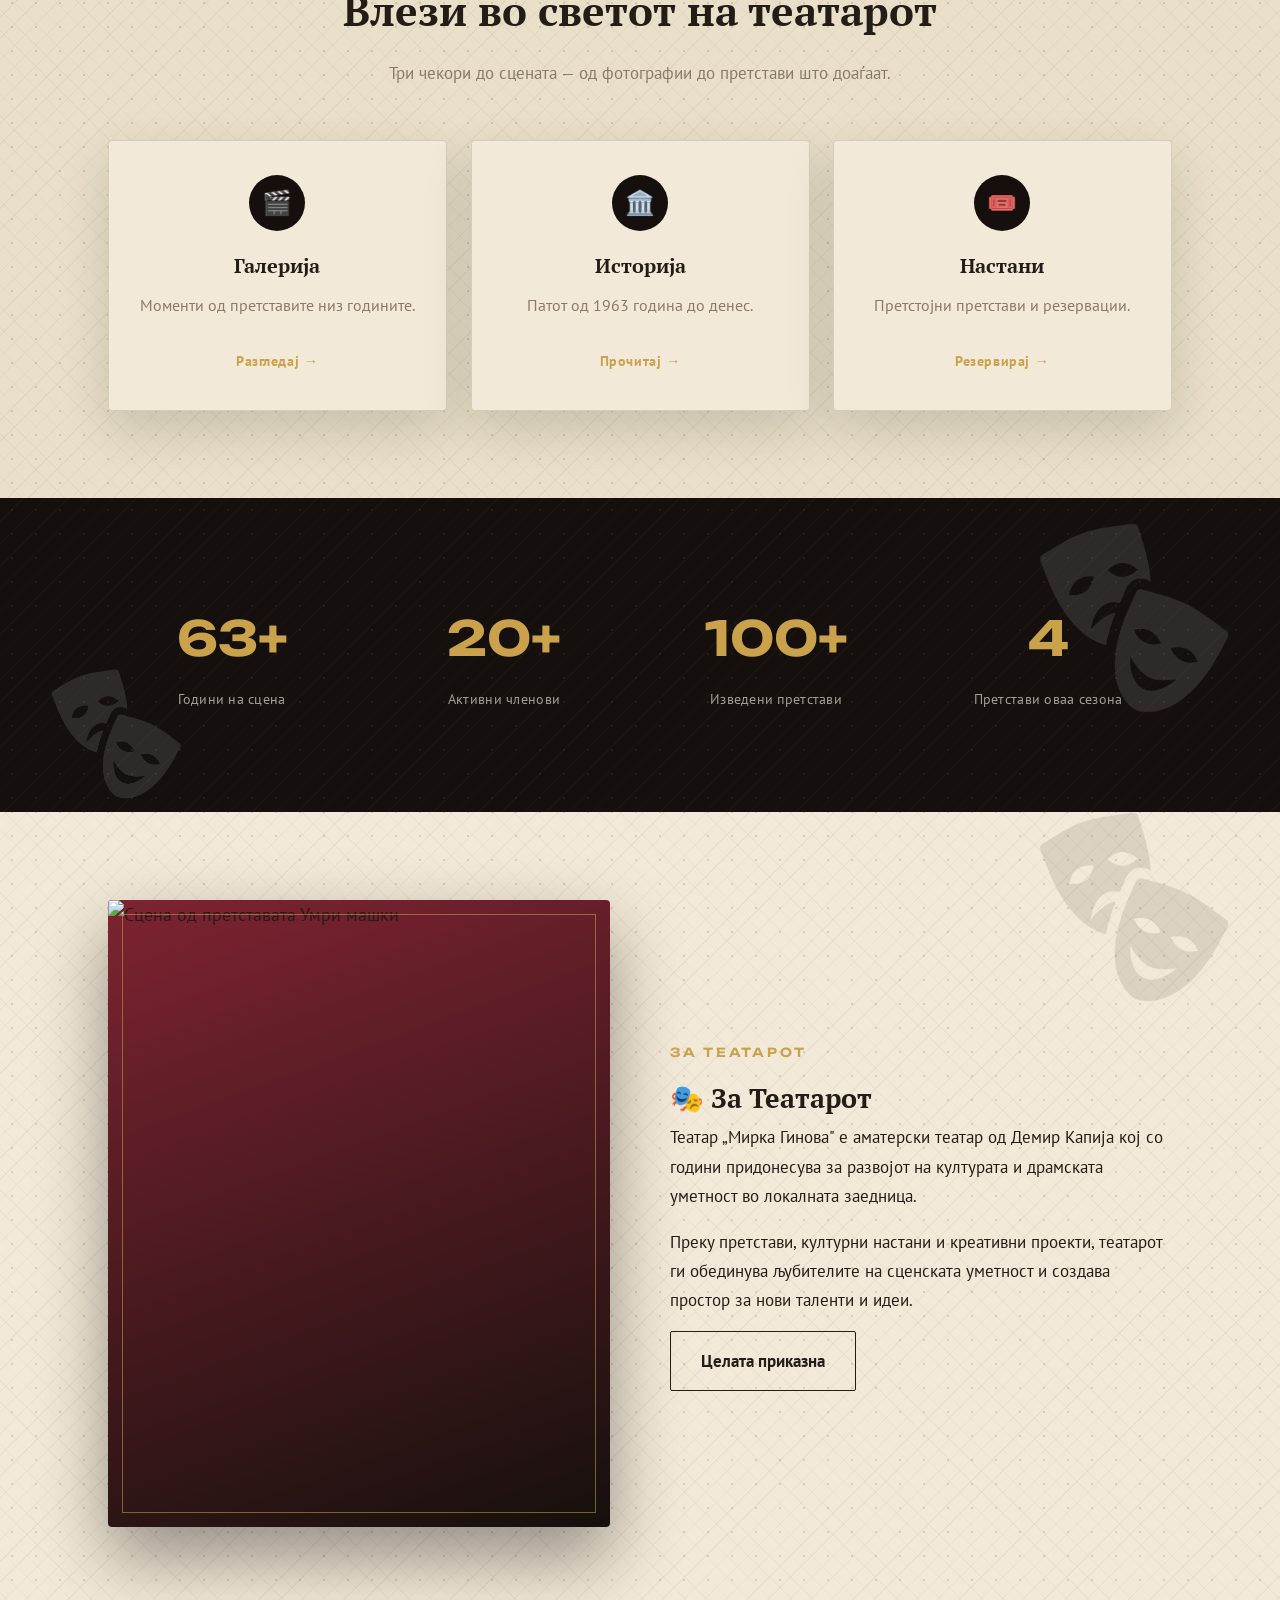
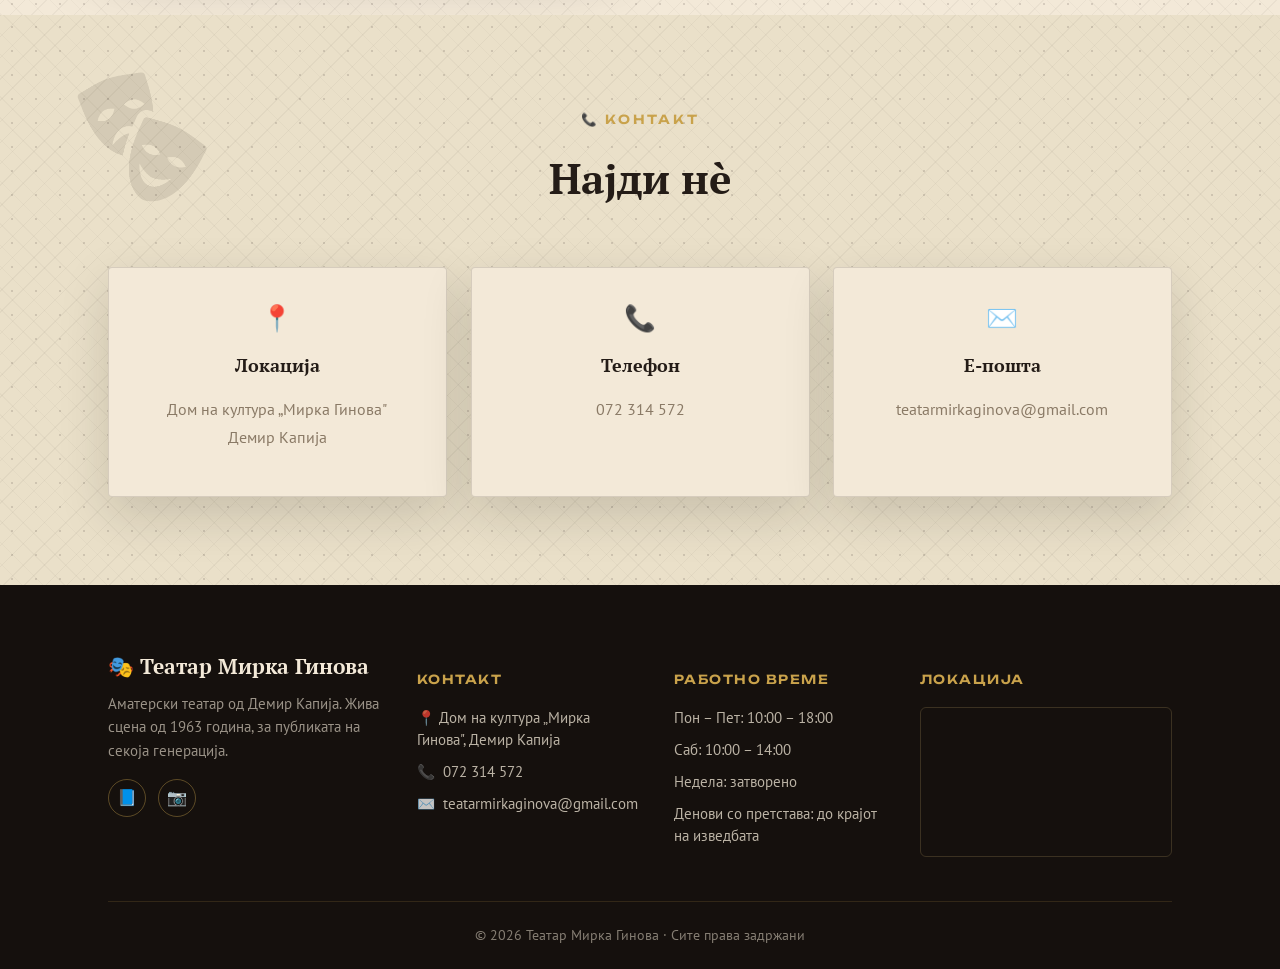
==== commit 7bad9165: "Fix image-reveal bug hiding photos, replace hero photo with animated stage lighting" ====
--- a/index.html
+++ b/index.html
@@ -42,7 +42,17 @@
 </div>
 
 <section class="hero">
-  <div class="hero-bg" data-parallax><img src="https://i.imgur.com/PlB5dy3.jpeg" alt="Сцена од претстава на Театар Мирка Гинова"></div>
+  <div class="beam-wrap">
+    <div class="beam beam-1"></div>
+    <div class="beam beam-2"></div>
+    <div class="beam beam-3"></div>
+    <span class="dust" style="width:4px;height:4px;left:20%;bottom:10%;animation-duration:9s;animation-delay:0s;"></span>
+    <span class="dust" style="width:3px;height:3px;left:35%;bottom:5%;animation-duration:11s;animation-delay:-3s;"></span>
+    <span class="dust" style="width:5px;height:5px;left:50%;bottom:15%;animation-duration:8s;animation-delay:-6s;"></span>
+    <span class="dust" style="width:3px;height:3px;left:65%;bottom:8%;animation-duration:12s;animation-delay:-2s;"></span>
+    <span class="dust" style="width:4px;height:4px;left:78%;bottom:12%;animation-duration:10s;animation-delay:-8s;"></span>
+    <span class="dust" style="width:3px;height:3px;left:88%;bottom:6%;animation-duration:9.5s;animation-delay:-4.5s;"></span>
+  </div>
   <div class="curtain curtain-left"></div>
   <div class="curtain curtain-right"></div>
   <div class="spotlight"></div>
--- a/style.css
+++ b/style.css
@@ -145,23 +145,38 @@
     radial-gradient(ellipse at 50% 30%, rgba(201,162,75,.16), transparent 60%),
     var(--stage-black);
 }
-.hero-bg{
-  position:absolute; inset:0; z-index:0; overflow:hidden;
-}
-.hero-bg img{
-  width:100%; height:100%; object-fit:cover;
-  filter:brightness(.42) saturate(1.15) contrast(1.05);
-  animation:hero-kenburns 22s ease-in-out infinite alternate;
-  will-change:transform;
-}
-@keyframes hero-kenburns{
-  0%{ transform:scale(1) translate(0,0); }
-  100%{ transform:scale(1.12) translate(-1.5%, -1%); }
-}
 .hero-floor{
   position:absolute; inset:auto 0 0 0; height:35%;
   background:linear-gradient(to top, rgba(0,0,0,.55), transparent);
   z-index:1;
+}
+/* Animated stage-light beams sweeping slowly, like searchlights finding the actor */
+.beam-wrap{ position:absolute; inset:0; z-index:0; overflow:hidden; }
+.beam{
+  position:absolute; top:-10%; width:220px; height:140%;
+  background:linear-gradient(to bottom, rgba(231,205,134,.22), rgba(231,205,134,0) 75%);
+  filter:blur(2px);
+  transform-origin:top center;
+  animation:beam-sweep 10s ease-in-out infinite;
+}
+.beam-1{ left:8%; animation-delay:0s; }
+.beam-2{ left:42%; animation-delay:-3.5s; background:linear-gradient(to bottom, rgba(201,162,75,.16), rgba(201,162,75,0) 75%); }
+.beam-3{ left:74%; animation-delay:-7s; }
+@keyframes beam-sweep{
+  0%,100%{ transform:rotate(-9deg); opacity:.55; }
+  50%{ transform:rotate(9deg); opacity:.9; }
+}
+/* Drifting dust motes catching the light */
+.dust{
+  position:absolute; border-radius:50%;
+  background:var(--gold-light); opacity:0;
+  animation:dust-rise linear infinite;
+}
+@keyframes dust-rise{
+  0%{ transform:translateY(0) translateX(0); opacity:0; }
+  10%{ opacity:.5; }
+  90%{ opacity:.35; }
+  100%{ transform:translateY(-320px) translateX(18px); opacity:0; }
 }
 .spotlight{ z-index:1; }
 .spotlight{
@@ -264,9 +279,9 @@
   width:56px; height:2px; background:var(--gold); margin:14px auto 0; border-radius:2px;
 }
 
-/* image-specific reveal: clip-path wipe, distinct from card fade/slide */
-.img-reveal{ clip-path:inset(0 0 0 100%); transition:clip-path 1s var(--ease); }
-.img-reveal.in-view{ clip-path:inset(0 0 0 0%); }
+/* image-specific reveal: fade + gentle zoom-out, distinct from card fade/slide/tilt */
+.img-reveal{ opacity:0; transform:scale(1.06); transition:opacity .8s var(--ease), transform .9s var(--ease); }
+.img-reveal.in-view{ opacity:1; transform:scale(1); }
 
 /* reveal-on-scroll */
 .reveal{ opacity:0; transform:translateY(26px); transition:opacity .8s var(--ease), transform .8s var(--ease); }
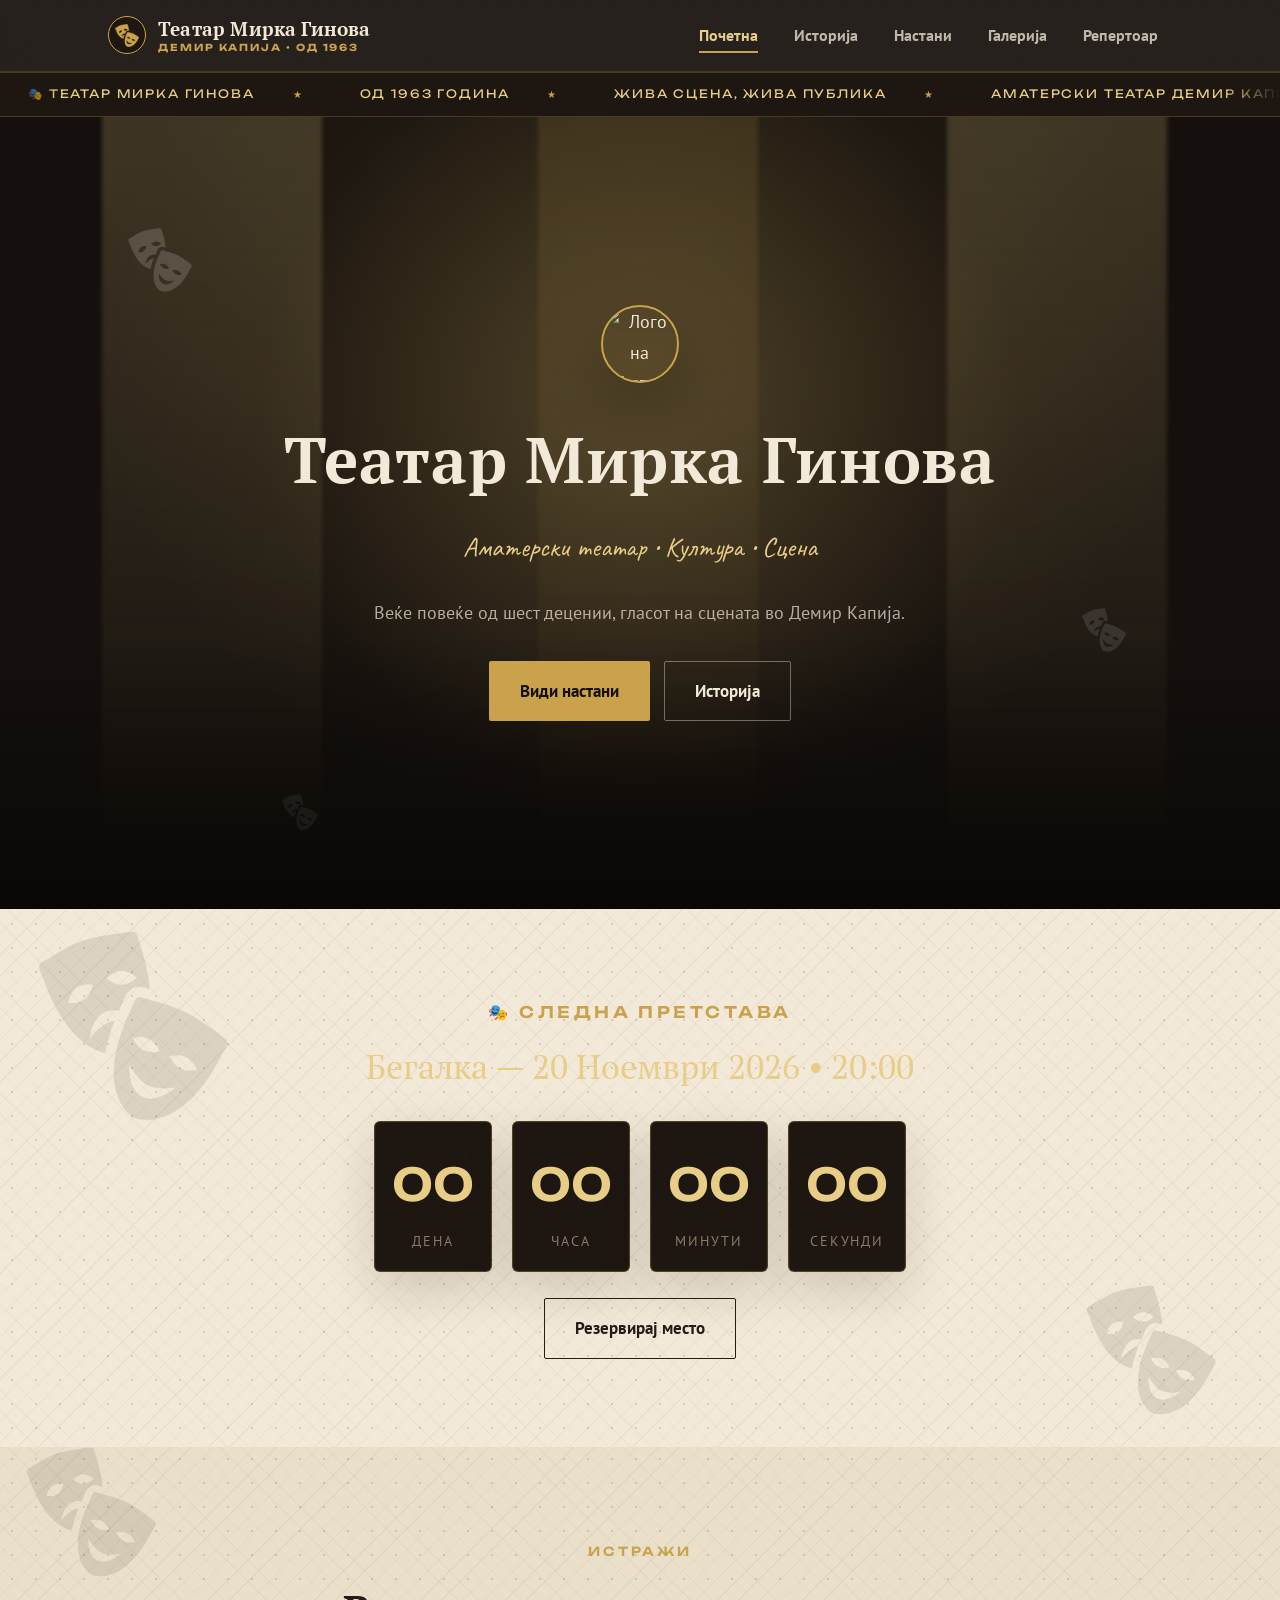
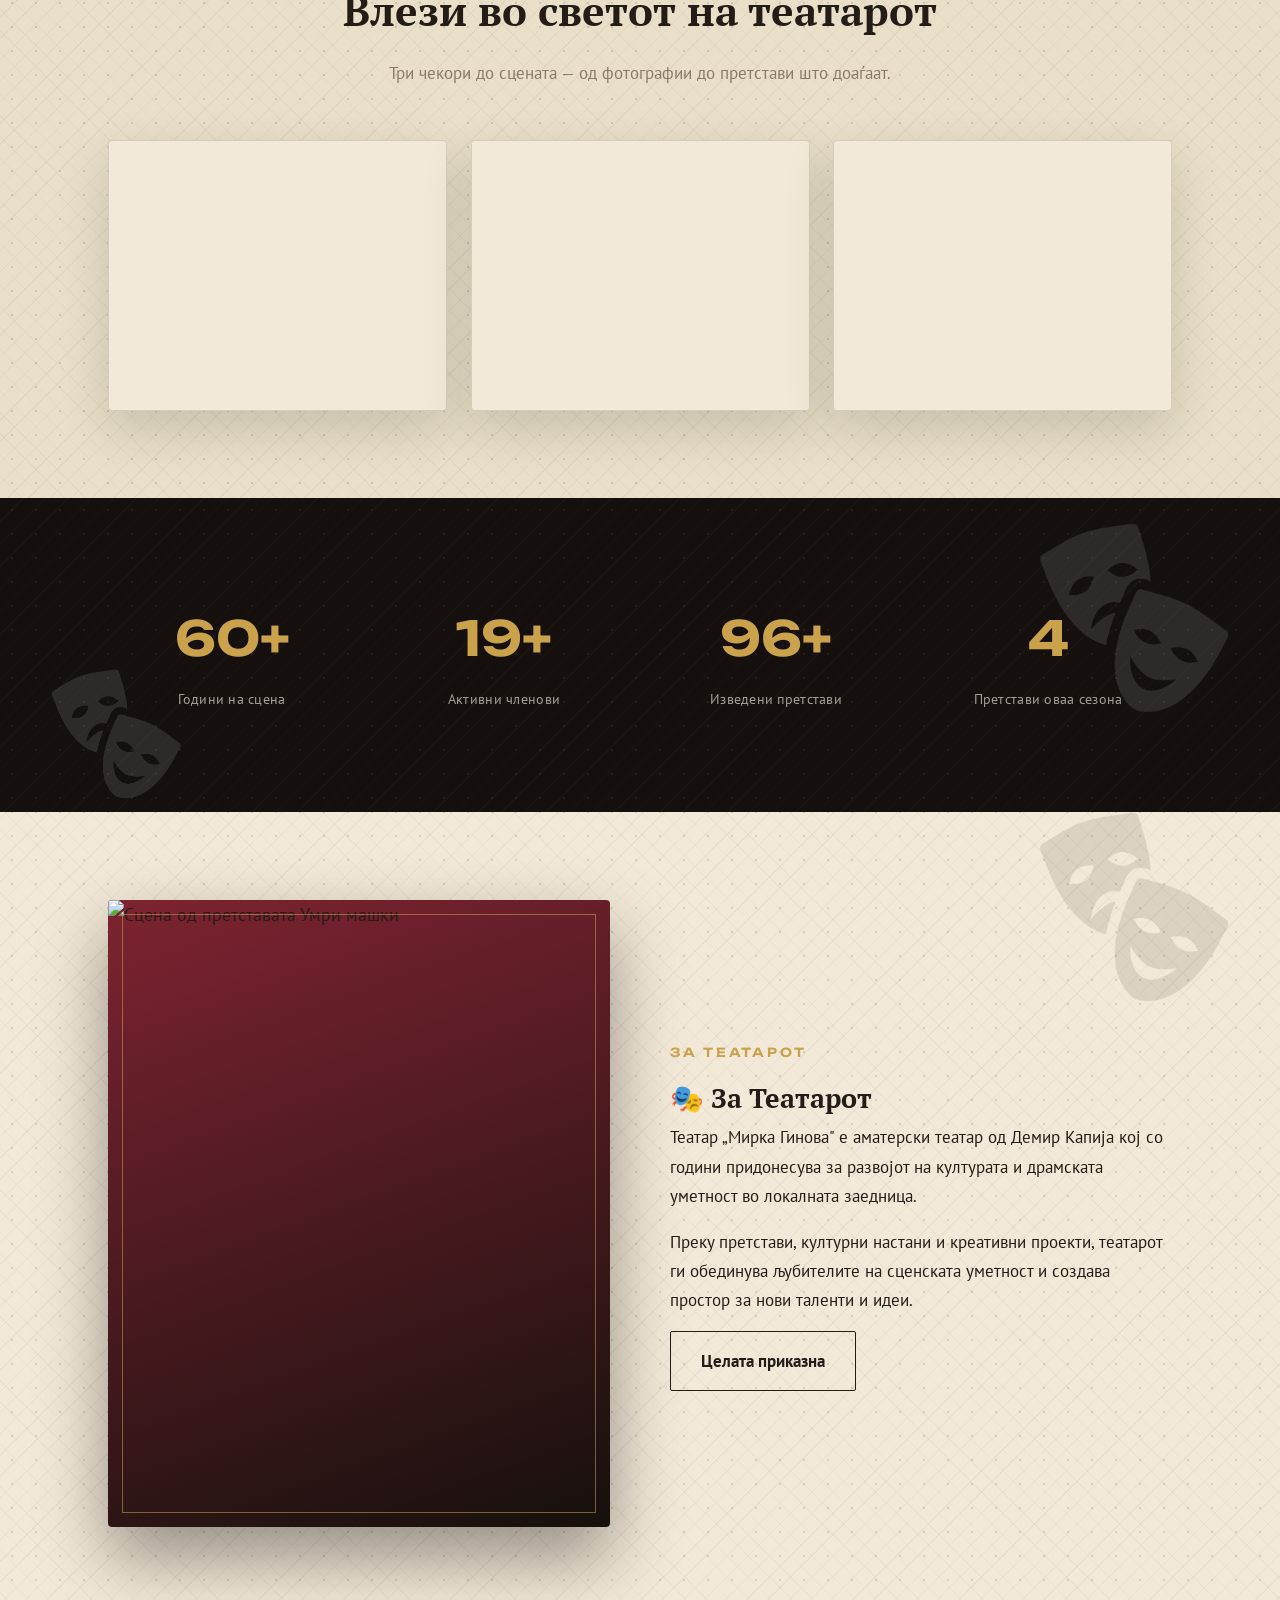
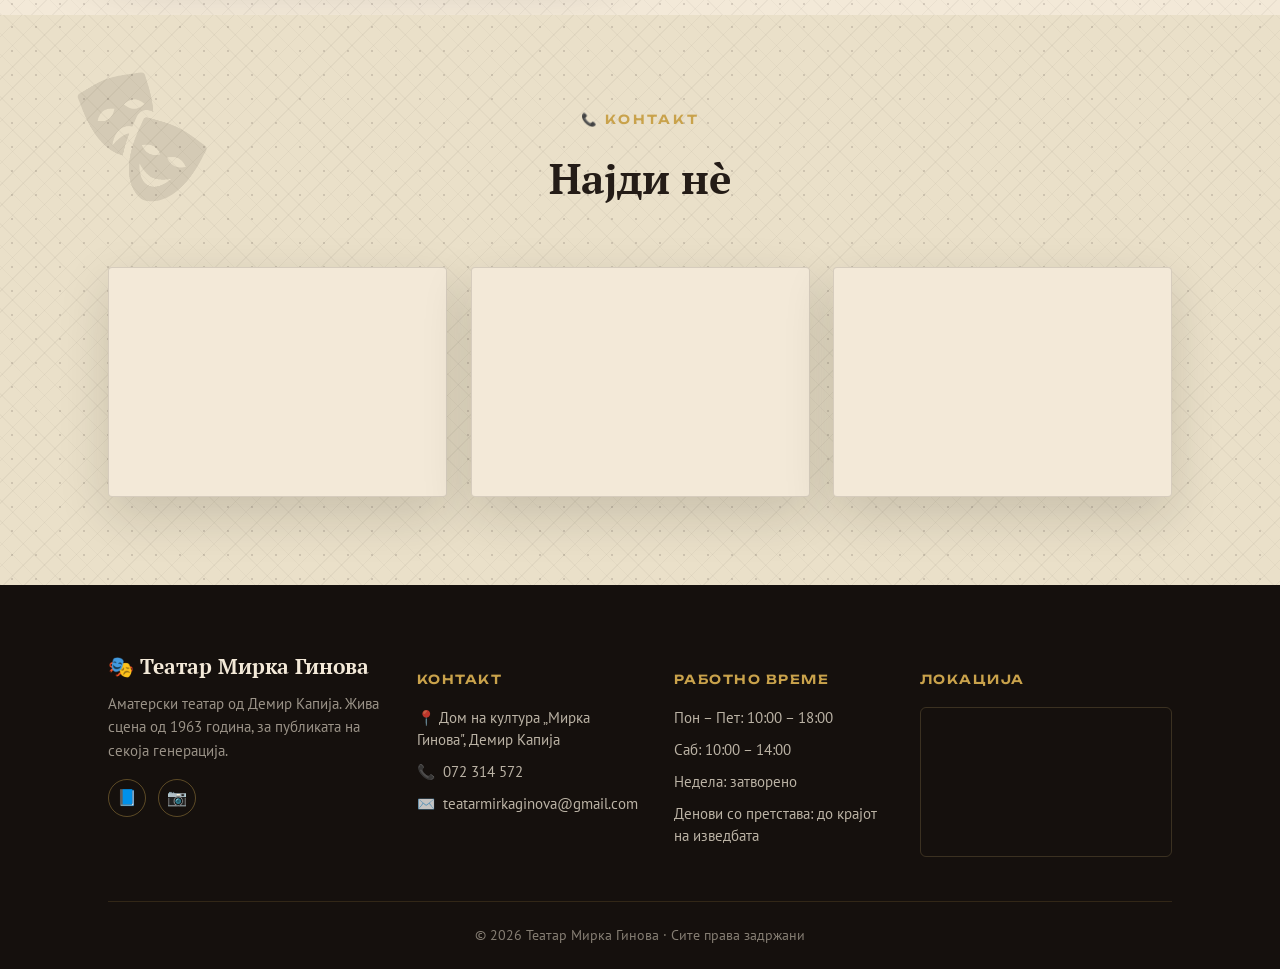
==== commit 771f93cd: "Add SEO structure" ====
--- a/index.html
+++ b/index.html
@@ -3,15 +3,53 @@
 <head>
 <meta charset="UTF-8">
 <meta name="viewport" content="width=device-width, initial-scale=1.0">
-<title>Театар Мирка Гинова | Официјален вебсајт</title>
-<meta name="description" content="Официјален вебсајт на Театар Мирка Гинова. Настани, историја, галерија и културни активности.">
+<title>Театар Мирка Гинова | Аматерски театар во Демир Капија од 1963</title>
+<meta name="description" content="Официјален вебсајт на Театар Мирка Гинова — аматерски театар од Демир Капија основан во 1963 година. Претстојни претстави, историја, галерија и резервација на билети.">
 <link rel="icon" type="image/png" sizes="512x512" href="favicon-512.png">
 <link rel="icon" type="image/png" sizes="192x192" href="favicon-192.png">
 <link rel="icon" type="image/png" sizes="32x32" href="favicon-32.png">
 <link rel="icon" type="image/png" sizes="16x16" href="favicon-16.png">
 <link rel="apple-touch-icon" href="favicon-180.png">
 <link rel="icon" href="favicon.ico">
+<link rel="canonical" href="https://teatarmirkaginova.vercel.app/">
+<meta name="theme-color" content="#15100D">
+<meta property="og:type" content="website">
+<meta property="og:site_name" content="Театар Мирка Гинова">
+<meta property="og:locale" content="mk_MK">
+<meta property="og:title" content="Театар Мирка Гинова | Аматерски театар во Демир Капија од 1963">
+<meta property="og:description" content="Официјален вебсајт на Театар Мирка Гинова — аматерски театар од Демир Капија основан во 1963 година. Претстојни претстави, историја, галерија и резервација на билети.">
+<meta property="og:image" content="https://i.imgur.com/WejJasG.jpeg">
+<meta property="og:url" content="https://teatarmirkaginova.vercel.app/">
+<meta name="twitter:card" content="summary_large_image">
+<meta name="twitter:title" content="Театар Мирка Гинова | Аматерски театар во Демир Капија од 1963">
+<meta name="twitter:description" content="Официјален вебсајт на Театар Мирка Гинова — аматерски театар од Демир Капија основан во 1963 година. Претстојни претстави, историја, галерија и резервација на билети.">
+<meta name="twitter:image" content="https://i.imgur.com/WejJasG.jpeg">
 <link rel="stylesheet" href="style.css">
+<script type="application/ld+json">
+{
+  "@context": "https://schema.org",
+  "@type": "PerformingGroup",
+  "name": "Театар Мирка Гинова",
+  "alternateName": "Аматерски театар Мирка Гинова",
+  "url": "https://teatarmirkaginova.vercel.app/",
+  "logo": "https://teatarmirkaginova.vercel.app/favicon-512.png",
+  "image": "https://i.imgur.com/WejJasG.jpeg",
+  "description": "Аматерски театар од Демир Капија, основан во 1963 година.",
+  "foundingDate": "1963",
+  "address": {
+    "@type": "PostalAddress",
+    "streetAddress": "Дом на култура „Мирка Гинова\"",
+    "addressLocality": "Демир Капија",
+    "addressCountry": "MK"
+  },
+  "telephone": "+389-72-314-572",
+  "email": "teatarmirkaginova@gmail.com",
+  "sameAs": [
+    "https://facebook.com",
+    "https://instagram.com"
+  ]
+}
+</script>
 </head>
 <body>
 <div class="scroll-progress"></div>
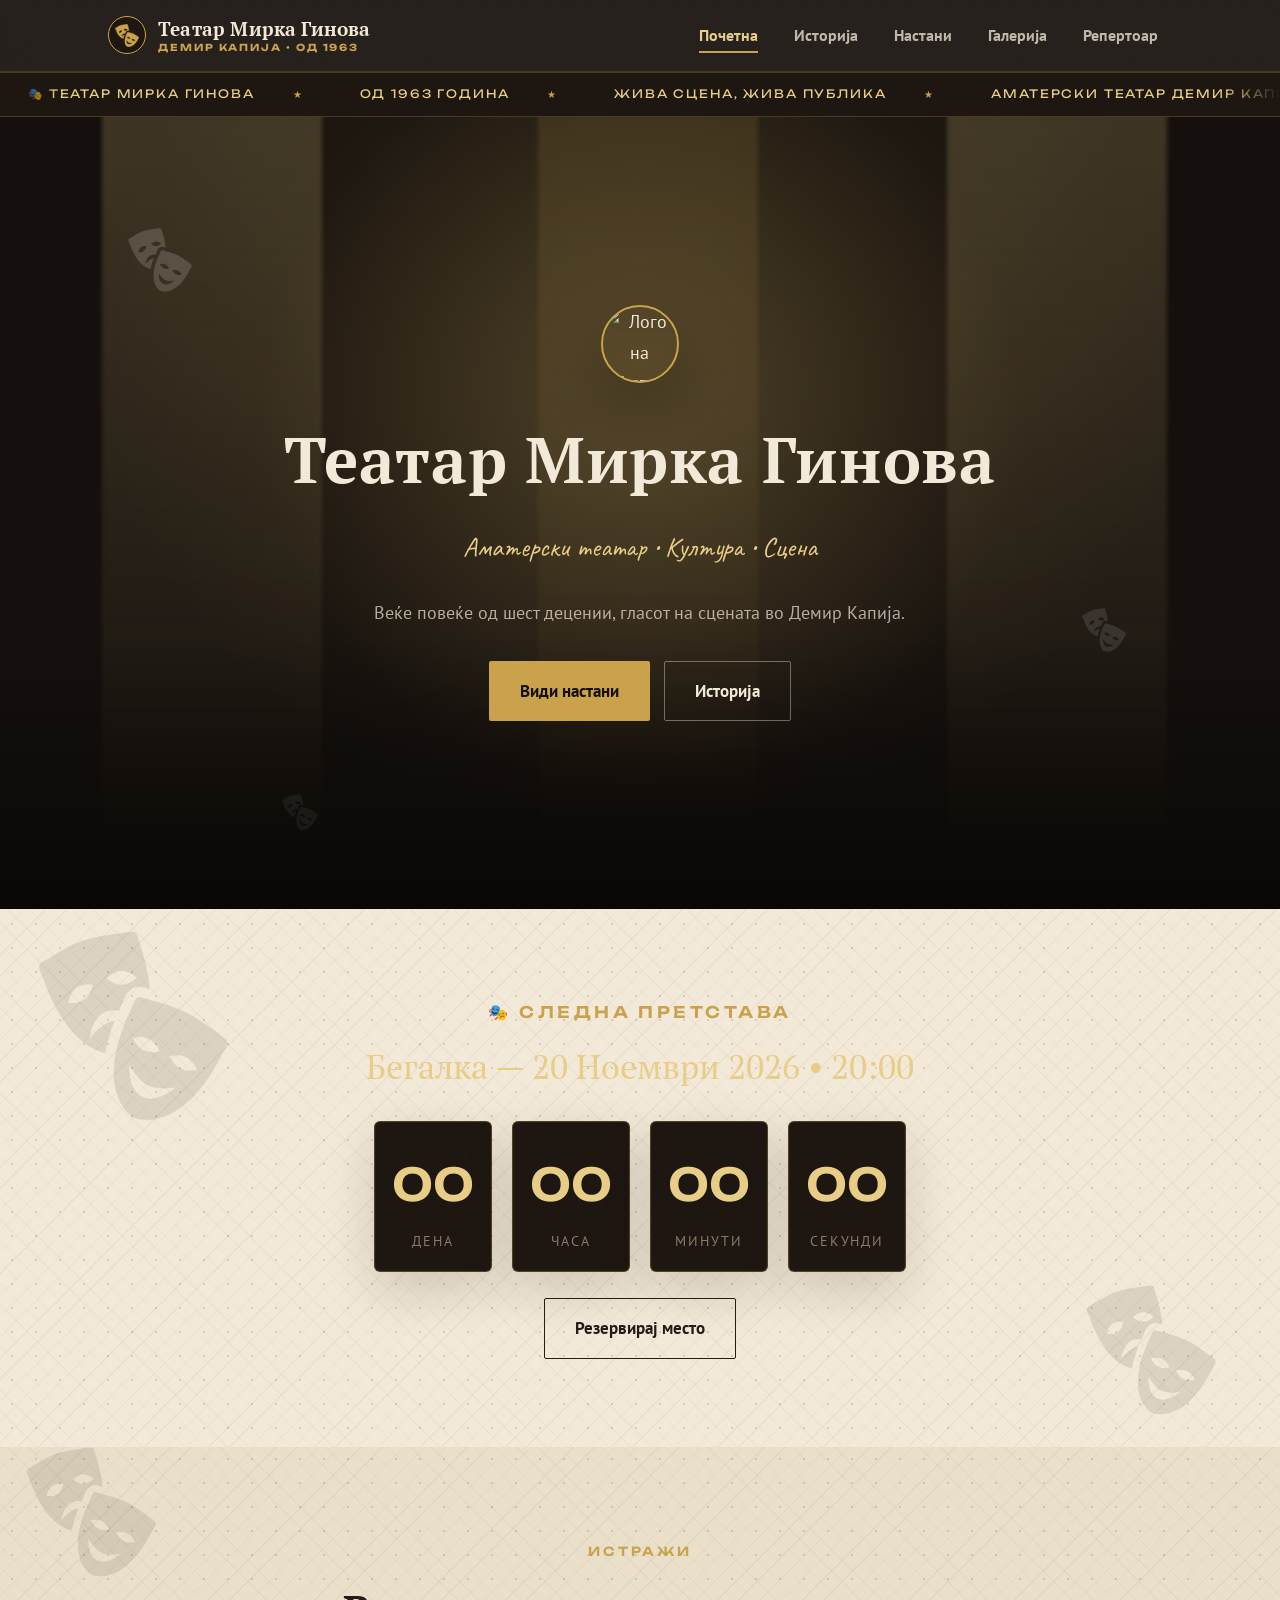
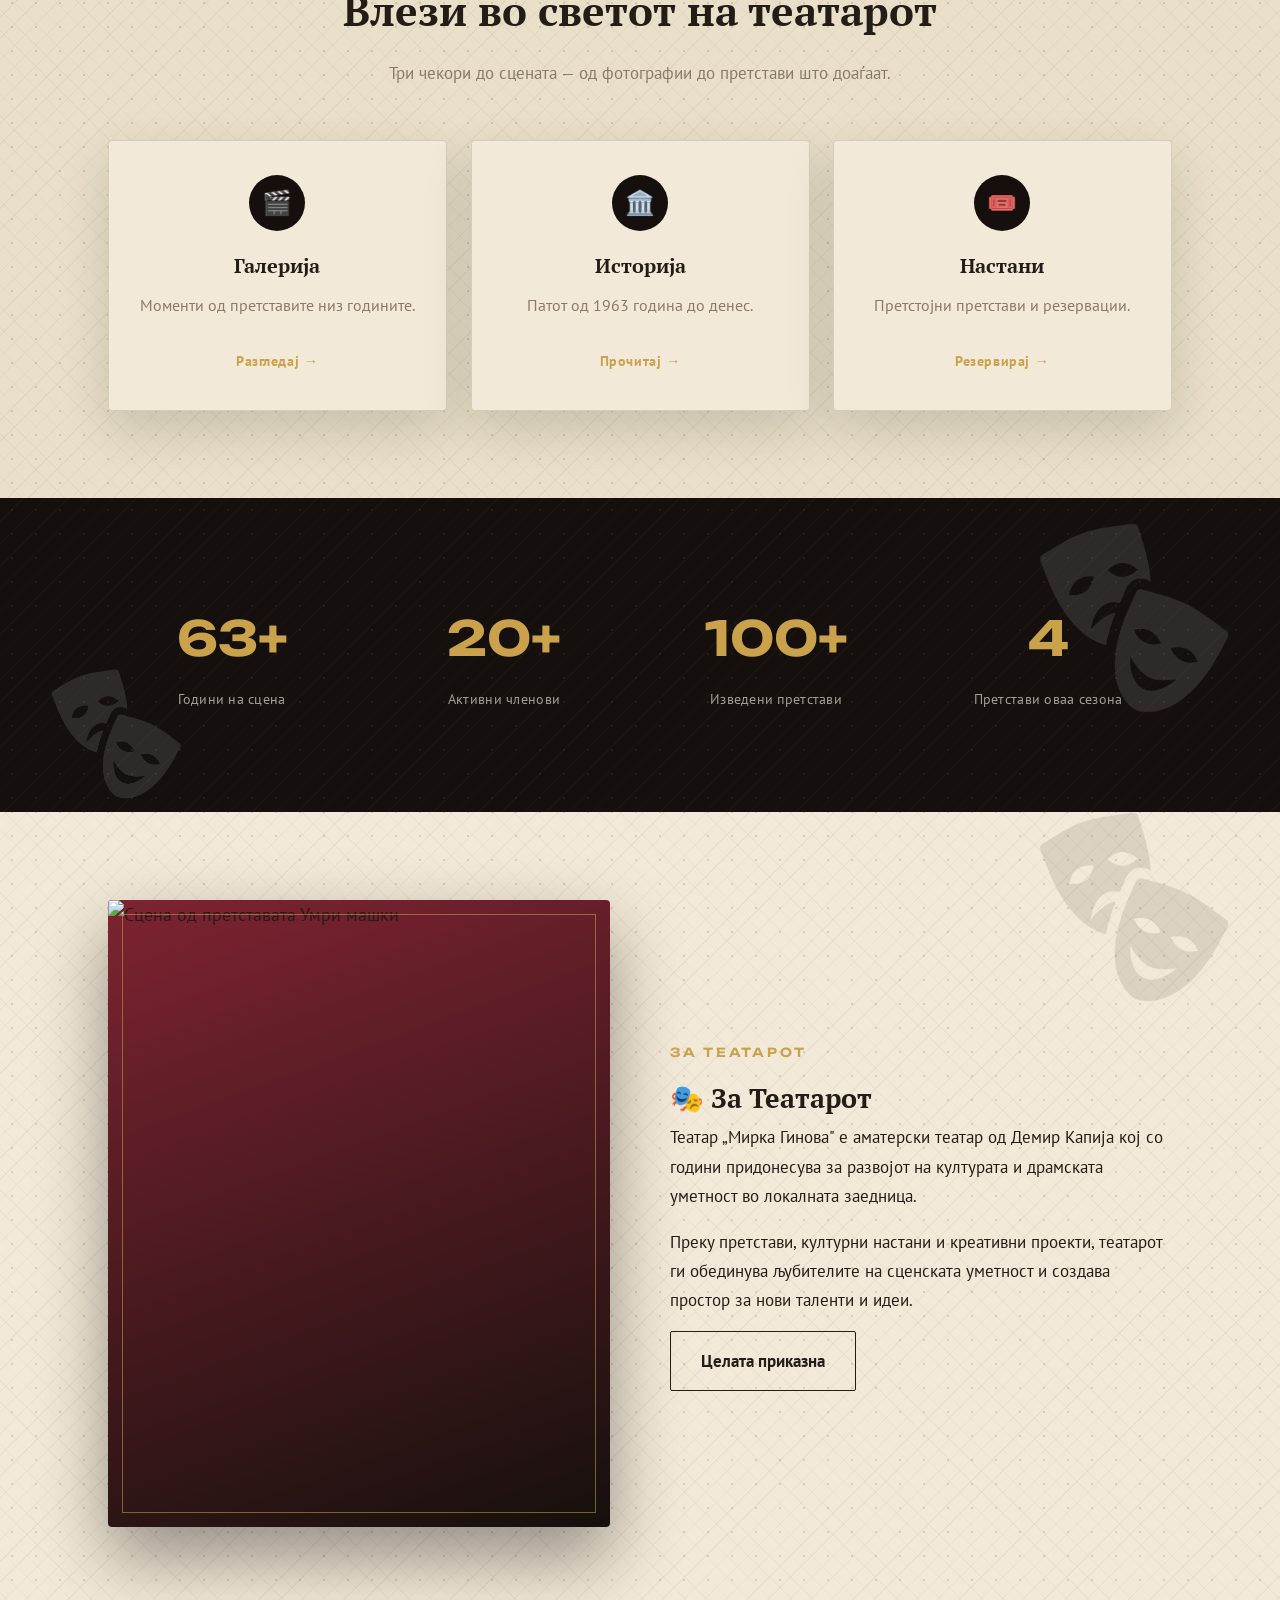
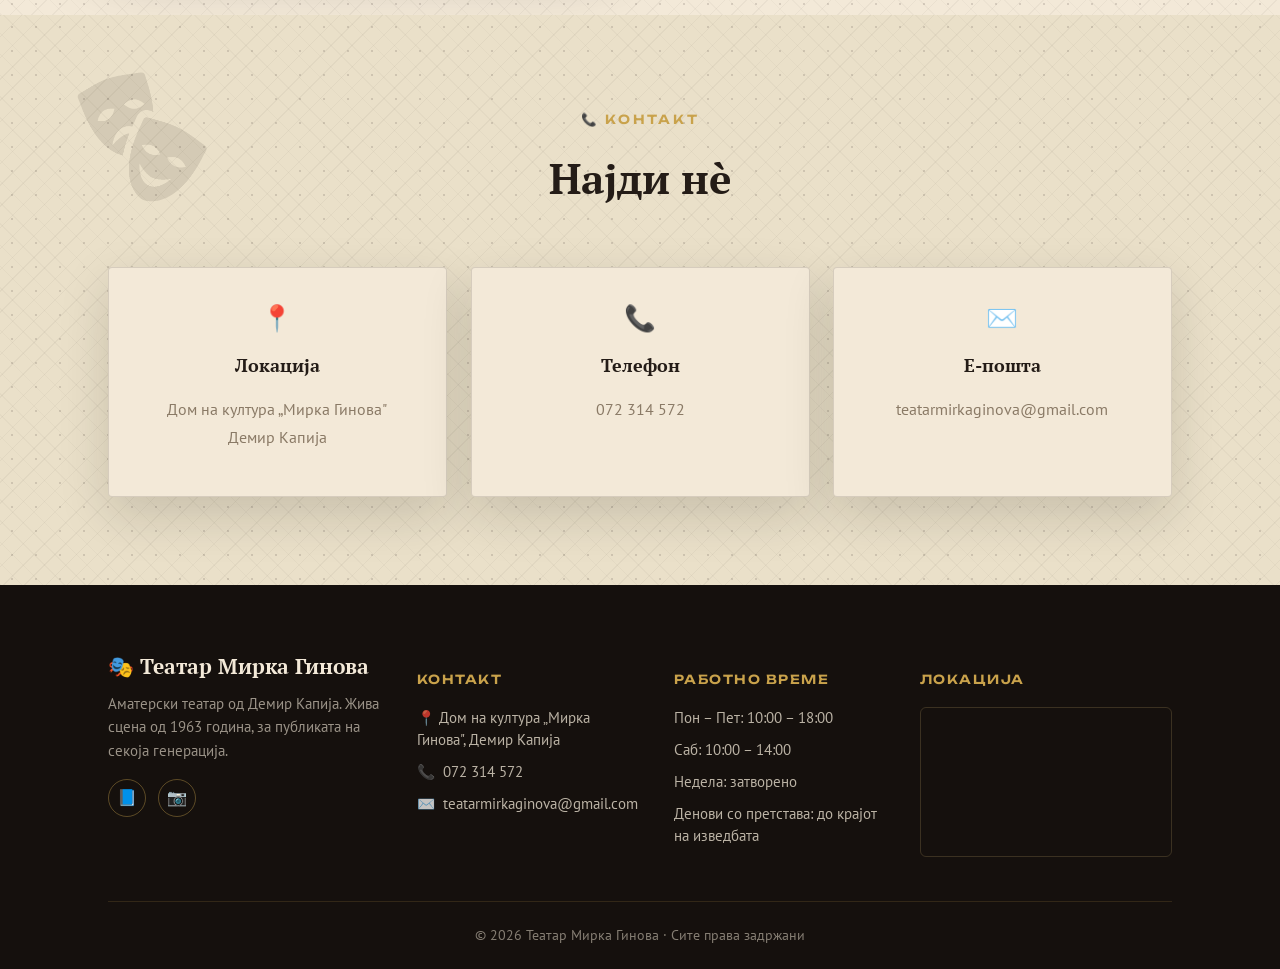
==== commit d509c48b: "Update contact info and social links" ====
--- a/index.html
+++ b/index.html
@@ -11,7 +11,7 @@
 <link rel="icon" type="image/png" sizes="16x16" href="favicon-16.png">
 <link rel="apple-touch-icon" href="favicon-180.png">
 <link rel="icon" href="favicon.ico">
-<link rel="canonical" href="https://teatarmirkaginova.vercel.app/">
+<link rel="canonical" href="https://teatarmirkaginova2.vercel.app/">
 <meta name="theme-color" content="#15100D">
 <meta property="og:type" content="website">
 <meta property="og:site_name" content="Театар Мирка Гинова">
@@ -19,7 +19,7 @@
 <meta property="og:title" content="Театар Мирка Гинова | Аматерски театар во Демир Капија од 1963">
 <meta property="og:description" content="Официјален вебсајт на Театар Мирка Гинова — аматерски театар од Демир Капија основан во 1963 година. Претстојни претстави, историја, галерија и резервација на билети.">
 <meta property="og:image" content="https://i.imgur.com/WejJasG.jpeg">
-<meta property="og:url" content="https://teatarmirkaginova.vercel.app/">
+<meta property="og:url" content="https://teatarmirkaginova2.vercel.app/">
 <meta name="twitter:card" content="summary_large_image">
 <meta name="twitter:title" content="Театар Мирка Гинова | Аматерски театар во Демир Капија од 1963">
 <meta name="twitter:description" content="Официјален вебсајт на Театар Мирка Гинова — аматерски театар од Демир Капија основан во 1963 година. Претстојни претстави, историја, галерија и резервација на билети.">
@@ -31,8 +31,8 @@
   "@type": "PerformingGroup",
   "name": "Театар Мирка Гинова",
   "alternateName": "Аматерски театар Мирка Гинова",
-  "url": "https://teatarmirkaginova.vercel.app/",
-  "logo": "https://teatarmirkaginova.vercel.app/favicon-512.png",
+  "url": "https://teatarmirkaginova2.vercel.app/",
+  "logo": "https://teatarmirkaginova2.vercel.app/favicon-512.png",
   "image": "https://i.imgur.com/WejJasG.jpeg",
   "description": "Аматерски театар од Демир Капија, основан во 1963 година.",
   "foundingDate": "1963",
